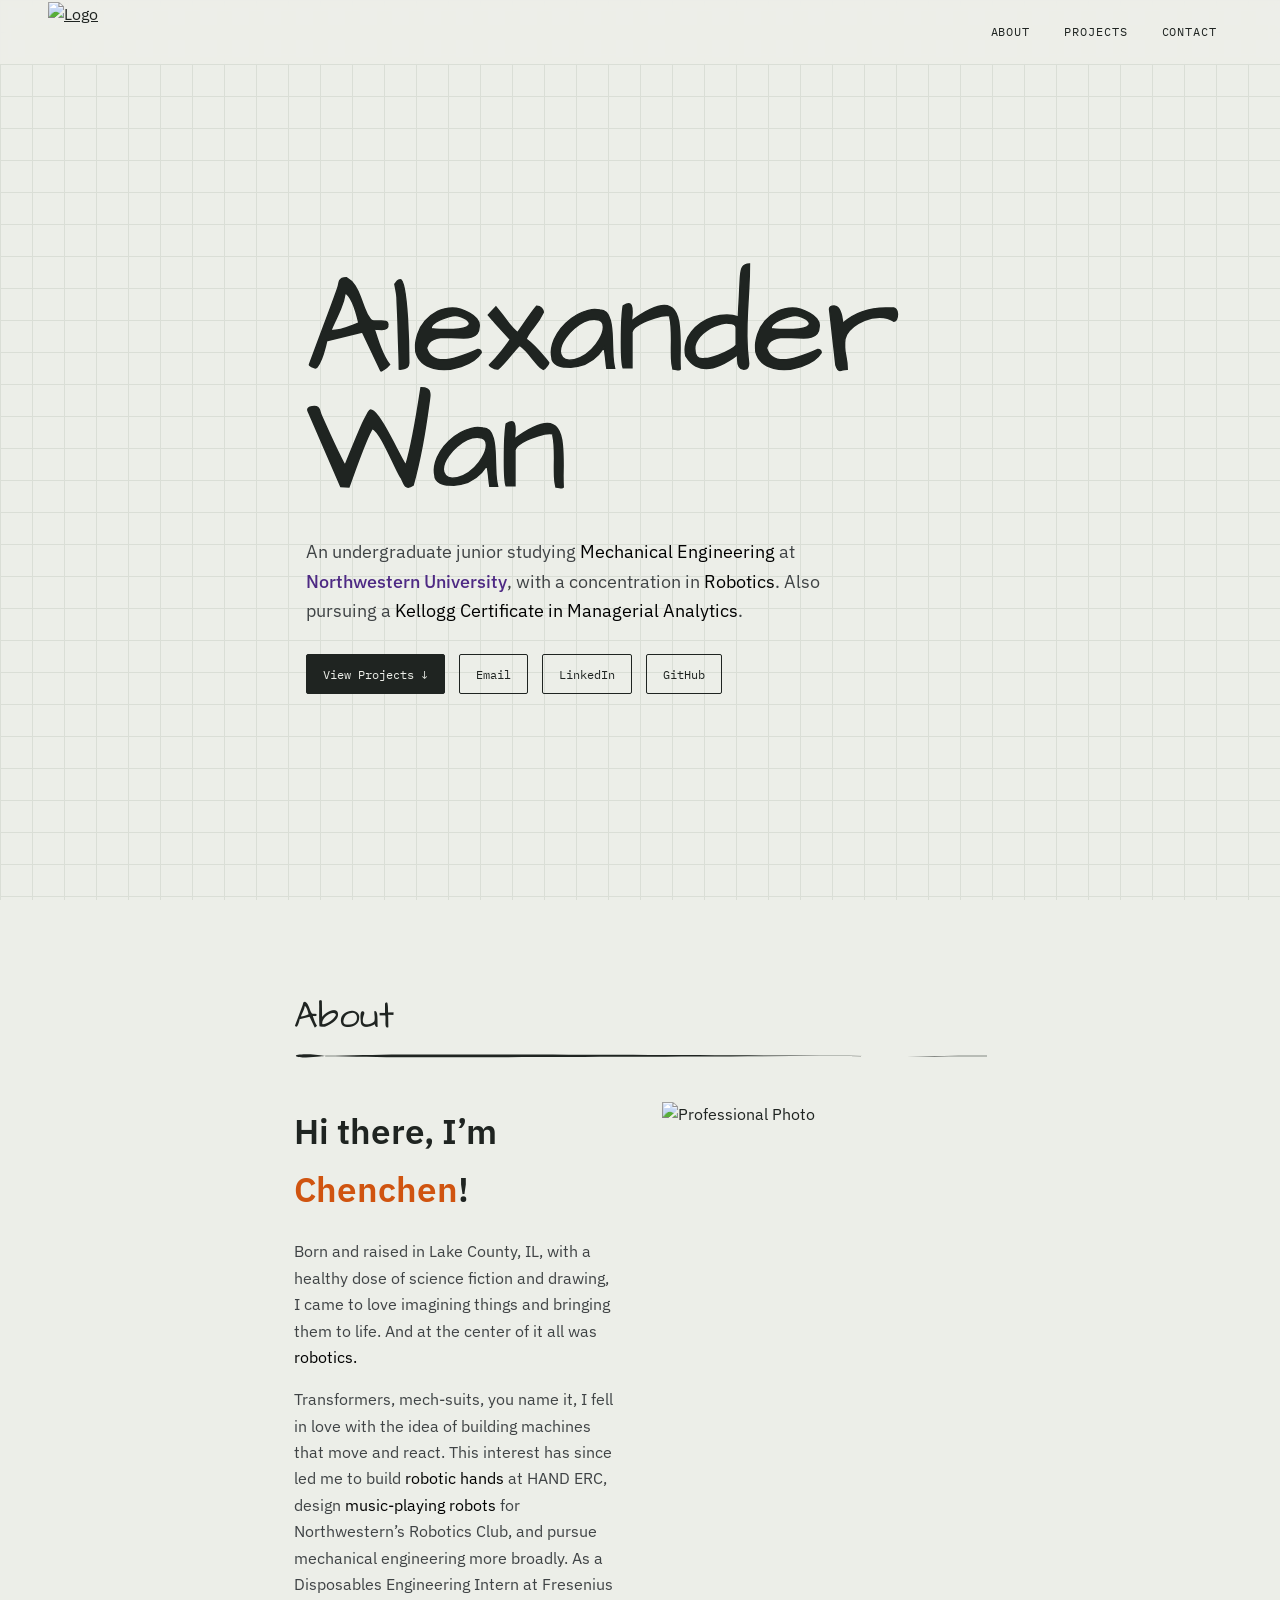
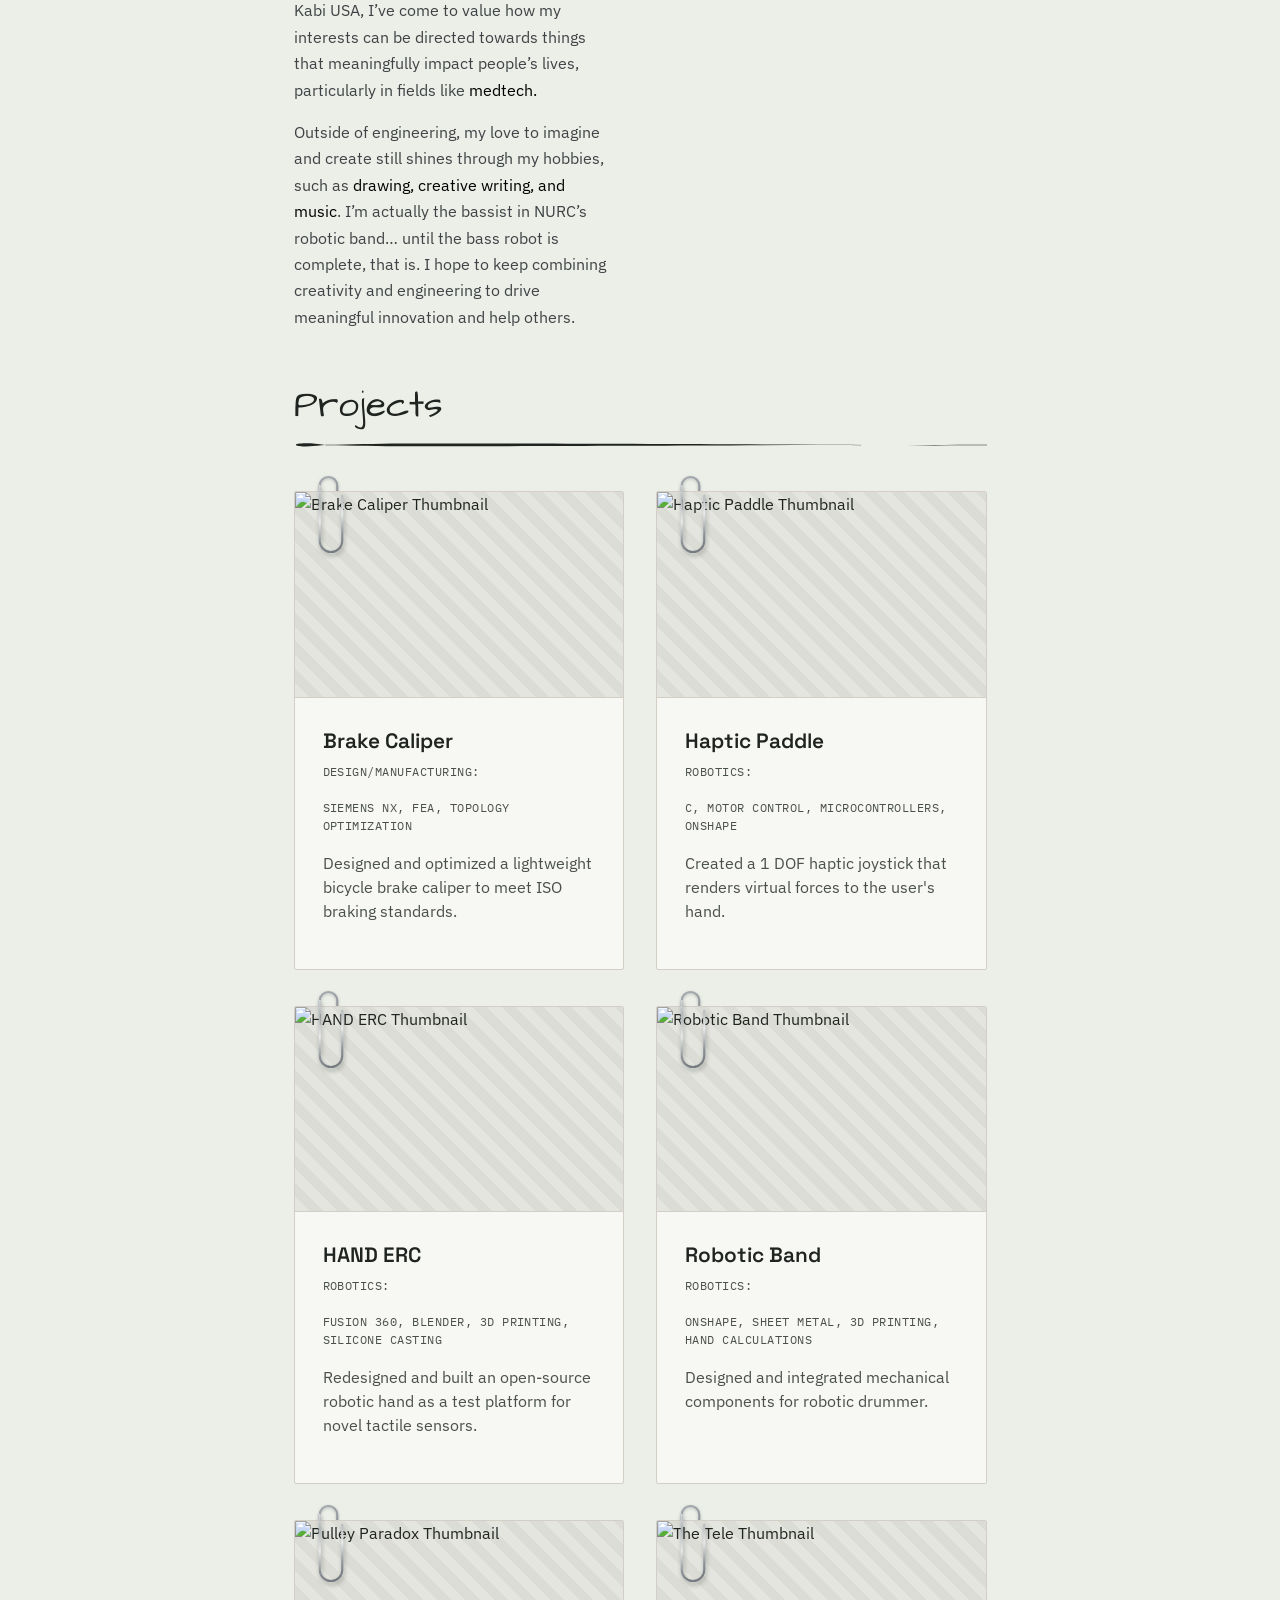
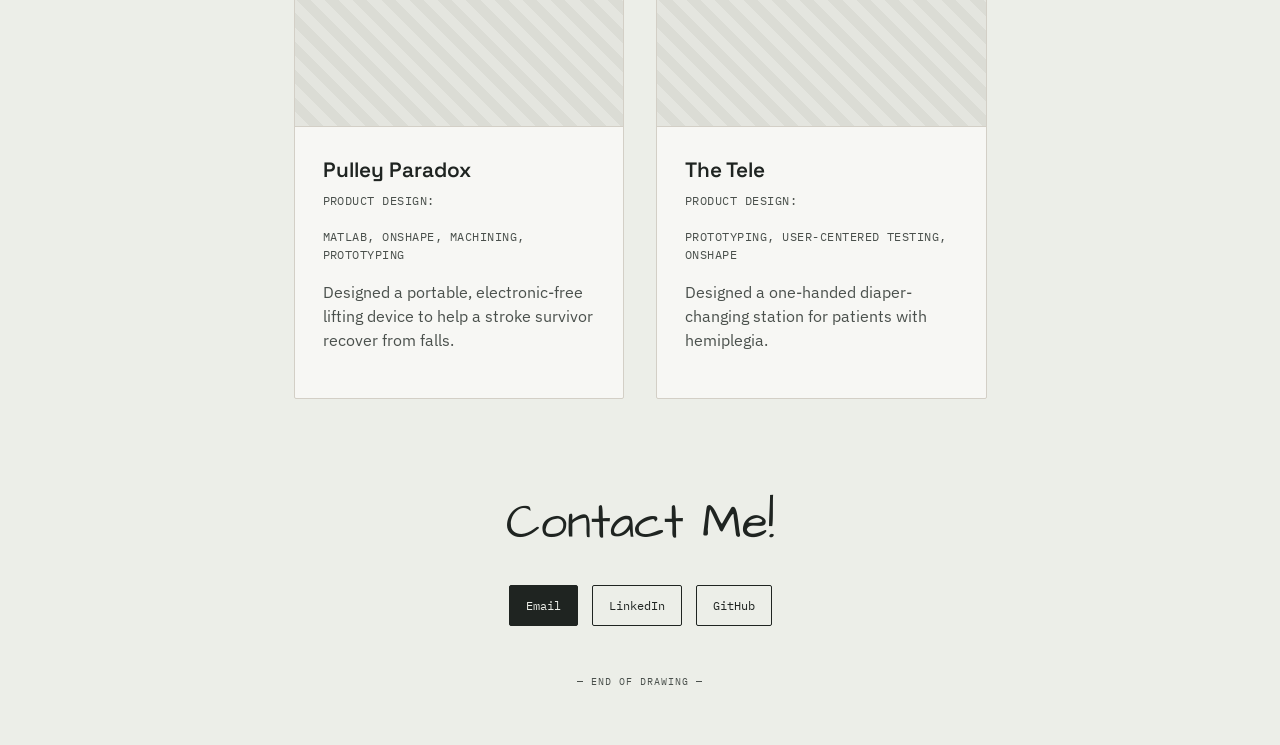
==== index.html @ 83d385cb "PortfolioV1" ====
<!DOCTYPE html>
<html lang="en">
<head>
<meta charset="UTF-8">
<meta name="viewport" content="width=device-width, initial-scale=1.0">
<script>
  // Scroll memory: on reload (or back/forward) return to the exact scroll position the visitor was at,
  // instead of re-jumping to the #hash target. Fresh navigations (e.g. index.html#brake-caliper
  // from a project page) still jump to their target.
  (function() {
    var root = document.documentElement;
    var KEY = 'scrollY:' + location.pathname;
    var navType = '';
    try {
      var entry = performance.getEntriesByType('navigation')[0];
      navType = entry ? entry.type : '';
    } catch (e) {}
    var saved = null;
    if (navType === 'reload' || navType === 'back_forward') {
      try { var v = sessionStorage.getItem(KEY); if (v !== null) saved = parseFloat(v); } catch (e) {}
      if (saved !== null && isNaN(saved)) saved = null;
    }
    var restoring = saved !== null && saved > 0;

    // We handle scroll restoration ourselves so the browser doesn't fight us.
    if ('scrollRestoration' in history) history.scrollRestoration = 'manual';

    // Hero intro: only on a fresh load (no #hash, not restoring a scroll position) and if
    // the visitor hasn't asked for reduced motion.
    if (!location.hash && !restoring && !(window.matchMedia && window.matchMedia('(prefers-reduced-motion: reduce)').matches)) {
      root.classList.add('intro-pending');
    }

    // Start remembering the scroll position only once the initial jump/restore is done,
    // so the temporary top-of-page position never overwrites the saved one.
    var tracking = false, ticking = false;
    function save() { try { sessionStorage.setItem(KEY, String(window.scrollY || window.pageYOffset || 0)); } catch (e) {} }
    function startTracking() {
      tracking = true;
      window.addEventListener('scroll', function() {
        if (ticking) return; ticking = true;
        requestAnimationFrame(function() { ticking = false; save(); });
      }, { passive: true });
      window.addEventListener('pagehide', save);
      document.addEventListener('visibilitychange', function() { if (document.visibilityState === 'hidden') save(); });
    }

    var h = location.hash;
    var hasTarget = h && h.length > 1;
    if (!hasTarget && !restoring) {
      window.addEventListener('load', startTracking);
      return;
    }

    // Keep the page invisible until fonts/images have loaded, jump straight to the spot,
    // then fade the page in.
    root.classList.add('hash-pending');   // hides <body> only, so the page background stays visible
    var done = false;
    function reveal() {
      if (done) return; done = true;
      if (restoring) {
        window.scrollTo({ top: saved, left: 0, behavior: 'instant' });
      } else {
        var el = null;
        try { el = document.getElementById(decodeURIComponent(h.slice(1))); } catch (e) {}
        if (el) el.scrollIntoView({ behavior: 'instant', block: 'start' });
      }
      requestAnimationFrame(function() {
        root.classList.remove('hash-pending');   // fades in via the body transition in style.css
        if (!tracking) startTracking();
      });
    }
    window.addEventListener('load', function() {
      if (document.fonts && document.fonts.ready) { document.fonts.ready.then(reveal); } else { reveal(); }
    });
    setTimeout(reveal, 2500); // safety net so the page can never stay invisible
  })();
</script>
<title>Alexander Wan — Mechanical Engineering Portfolio</title>
<link rel="preconnect" href="https://fonts.googleapis.com">
<link rel="preconnect" href="https://fonts.gstatic.com" crossorigin>
<link href="https://fonts.googleapis.com/css2?family=Space+Grotesk:wght@400;500;600;700&family=IBM+Plex+Sans:wght@400;500;600&family=IBM+Plex+Mono:wght@400;500&family=Architects+Daughter&display=swap" rel="stylesheet">
<link rel="stylesheet" href="style.css">
<style>
  /* Softer, warm-gray borders on the project cards (instead of near-black) */
  :root { --card-border: #d3cfc6; }
  .sheet { border-color: var(--card-border); }
  .sheet-media { border-bottom-color: var(--card-border); }

  /* While the page is held back (arriving from a project page, or restoring scroll position),
     show a small spinner instead of an empty grid. It only appears if the wait lasts > 0.3s. */
  html.hash-pending::after {
    content: ""; position: fixed; left: 50%; top: 50%; z-index: 1000;
    width: 30px; height: 30px; margin: -15px 0 0 -15px; border-radius: 50%;
    border: 2px solid rgba(31, 36, 33, 0.15); border-top-color: var(--orange);
    opacity: 0; pointer-events: none;
    animation: loaderIn 0.3s ease 0.3s forwards, loaderSpin 0.8s linear infinite;
  }
  @keyframes loaderIn { to { opacity: 1; } }
  @keyframes loaderSpin { to { transform: rotate(360deg); } }
</style>
</head>
<body id="top">

<header class="hero-anim" style="--y:0px;">
  <nav class="wrap">
    <a href="#top" class="nav-mark">
      <img src="images/Logo-NoBackground.webp" alt="Logo">
    </a>

    <div class="nav-tabs">
      <!-- <a href="#top">Home</a> -->
      <a href="#about">About</a>
      <a href="#projects">Projects</a>
      <a href="#contact">Contact</a>
    </div>
  </nav>
</header>

<!-- ============ HERO ============ -->
<section class="hero">
  <div class="wrap">
    <div class="hero-text">
      <div class="name-wrap hero-anim" style="--d:0.15s;">
        <h1 class="name"><span id="alex-word">Alexander</span><br>Wan</h1>
      </div>
      <p class="hero-bio hero-anim" style="--d:0.4s;">
        An undergraduate junior studying <span class="hl-black">Mechanical Engineering</span> at <span class="hl-purple">Northwestern University</span>, with a concentration in <span class="hl-black">Robotics</span>. Also pursuing a <span class="hl-black">Kellogg Certificate in Managerial Analytics</span>.
      </p>
      <div class="hero-links hero-anim" style="--d:0.65s;">
        <a class="primary" href="#projects">View Projects ↓</a>
        <a href="mailto:chenchenwan2028@u.northwestern.edu">Email</a>
        <a href="https://www.linkedin.com/in/alexander-s-wan/">LinkedIn</a>
        <a href="https://github.com/wan-sichEN">GitHub</a>
      </div>
    </div>

    <div class="hero-photo">
      <img src = "images/ColorfulPortraitNoBackground.png" alt = "Colorful Portrait">
    </div>
  </div>

</section>

<!-- ============ ABOUT ============ -->
<section id="about" class="wrap" style="margin-top: 24px;">
  <div class="sheet-heading">
    <div class="sheet-heading-top">
      <h2>About</h2>
    </div>
    <div class="header-divider">
      <svg viewBox="0 0 1000 13" preserveAspectRatio="none" shape-rendering="geometricPrecision">
        <path d="M45,7 C25,4.5 0,5 3,7.2 C6,9 27,8.6 37,7.6 C41,7.2 43,7.1 45,7 Z" fill="var(--ink)"/>
        <path d="M45,6.85 C85,6.5 115,5.6 155,5.5 C300,5.35 550,6.1 758,6.65 C858,6.9 935,7.0 1000,6.75 L1000,7.25 C935,7.5 858,7.35 758,7.1 C550,7.65 300,8.4 165,8.25 C120,8.2 90,7.5 45,7.15 Z" fill="var(--ink)"/>
      </svg>
    </div>
  </div>
  <div class="about-row">
    <div class="about-text">
      <p class="about-greeting">Hi there, I&rsquo;m <span style="color: var(--orange-fire);">Chenchen</span>!</p>
      <p>Born and raised in Lake County, IL, with a healthy dose of science fiction and drawing, I came to love imagining things and bringing them to life. And at the center of it all was <span class="hl-black">robotics.</span></p>
      <p>Transformers, mech-suits, you name it, I fell in love with the idea of building machines that move and react. This interest has since led me to build <span class="hl-black">robotic hands</span> at HAND ERC, design <span class="hl-black">music-playing robots</span> for Northwestern&rsquo;s Robotics Club, and pursue mechanical engineering more broadly. 
        As a Disposables Engineering Intern at Fresenius Kabi USA, I&rsquo;ve come to value how my interests can be directed towards things that meaningfully impact people&rsquo;s lives, particularly in fields like <span class="hl-black">medtech.</span></p>
      <p>Outside of engineering, my love to imagine and create still shines through my hobbies, such as <span class="hl-black">drawing, creative writing, and music</span>. I&rsquo;m actually the bassist in NURC&rsquo;s robotic band&hellip; until the bass robot is complete, that is. I hope to keep combining creativity and engineering to drive meaningful innovation and help others.</p>
    </div>
    <div class="about-photo">
      <!-- <span class="placeholder-txt">REPLACE: professional headshot</span> -->
      <img src = "images/Portfolio_Headshot.webp" alt = "Professional Photo">
    </div>
  </div>
</section>

<!-- ============ PROJECTS ============ -->
<section id="projects" class="wrap" style="margin-top: 48px;">
  <div class="sheet-heading">
    <div class="sheet-heading-top">
      <h2>Projects</h2>
    </div>
    <div class="header-divider">
      <svg viewBox="0 0 1000 13" preserveAspectRatio="none" shape-rendering="geometricPrecision">
        <path d="M45,7 C25,4.5 0,5 3,7.2 C6,9 27,8.6 37,7.6 C41,7.2 43,7.1 45,7 Z" fill="var(--ink)"/>
        <path d="M45,6.85 C85,6.5 115,5.6 155,5.5 C300,5.35 550,6.1 758,6.65 C858,6.9 935,7.0 1000,6.75 L1000,7.25 C935,7.5 858,7.35 758,7.1 C550,7.65 300,8.4 165,8.25 C120,8.2 90,7.5 45,7.15 Z" fill="var(--ink)"/>
      </svg>
    </div>
  </div>

  <div class="projects-grid">

  <!-- ---- PROJECT 1: full case study (e.g. Brake Caliper) ---- -->
  <div class="clip-frame" id="brake-caliper">
    <!-- Gem-style paperclip: the "back" copy sits under the card, the "front" copy over it,
         so the clip looks hooked over the top edge of the sheet -->
    <div class="paperclip-wrap paperclip-back" aria-hidden="true">
      <svg viewBox="0 -1 24 66" fill="none" stroke="url(#clipBack1)" stroke-width="1.7" stroke-linecap="round" stroke-linejoin="round">
        <defs>
          <linearGradient id="clipBack1" gradientUnits="userSpaceOnUse" x1="0" y1="0" x2="24" y2="64">
            <stop offset="0%" stop-color="#a9afb4"/>
            <stop offset="50%" stop-color="#7d8388"/>
            <stop offset="100%" stop-color="#5f656a"/>
          </linearGradient>
        </defs>
        <path d="M7 22V50A5 5 0 0 0 17 50V10A7 7 0 0 0 3 10V54A9 9 0 0 0 21 54V18"/>
      </svg>
    </div>
    <div class="paperclip-wrap paperclip-front" aria-hidden="true">
      <svg viewBox="0 -1 24 66" fill="none" stroke="url(#clipShine1)" stroke-width="1.7" stroke-linecap="round" stroke-linejoin="round">
        <defs>
          <linearGradient id="clipShine1" gradientUnits="userSpaceOnUse" x1="0" y1="0" x2="24" y2="64">
            <stop offset="0%" stop-color="#f2f4f5"/>
            <stop offset="32%" stop-color="#aeb4b9"/>
            <stop offset="55%" stop-color="#e8eaeb"/>
            <stop offset="78%" stop-color="#8a9095"/>
            <stop offset="100%" stop-color="#6b7176"/>
          </linearGradient>
        </defs>
        <path d="M3 10V54A9 9 0 0 0 21 54V18"/>
      </svg>
    </div>
  <article class="sheet">
    <a class="sheet-media" href="brake-caliper-project.html">
      <div class="media-inner">
        <img src="images/BrakeCalipers/Brakes_On_Bike.webp" alt="Brake Caliper Thumbnail" style="object-position:50% 50%;">
      </div>
    </a>
    <div class="sheet-body">
      <div class="sheet-top-row">
        <h3>Brake Caliper</h3>
      </div>
      <div class="sheet-meta">
        <span>Design/Manufacturing:</span>
        <span>Siemens NX, FEA, Topology Optimization</span>
        <!-- <span>Fall 2025</span> -->
      </div>
      <p class="desc">
        <!-- REPLACE: 2-4 sentences — the problem you were solving, your design
             approach, and the headline result (e.g. clamp force achieved,
             weight reduction, factor of safety). -->
        Designed and optimized a lightweight bicycle brake caliper to meet ISO braking standards.
      <!-- </p>
      <div class="spec-grid">
        <div class="spec-cell"><span class="label">Material</span><span class="val">6061-T6 Al</span></div>
        <div class="spec-cell"><span class="label">Clamp Force</span><span class="val">TBD N</span></div>
        <div class="spec-cell"><span class="label">FOS</span><span class="val">TBD</span></div>
        <div class="spec-cell"><span class="label">Mass</span><span class="val">TBD g</span></div>
      </div>
      <a class="sheet-link" href="brake-caliper-project.html">Read full report →</a> -->
    </div>
  </article>
  </div>

  <!-- ---- PROJECT 2: quick-look, no writeup yet (Haptic Paddle) ---- -->
  <div class="clip-frame" id="haptic-paddle">
    <!-- Gem-style paperclip: the "back" copy sits under the card, the "front" copy over it,
         so the clip looks hooked over the top edge of the sheet -->
    <div class="paperclip-wrap paperclip-back" aria-hidden="true">
      <svg viewBox="0 -1 24 66" fill="none" stroke="url(#clipBack2)" stroke-width="1.7" stroke-linecap="round" stroke-linejoin="round">
        <defs>
          <linearGradient id="clipBack2" gradientUnits="userSpaceOnUse" x1="0" y1="0" x2="24" y2="64">
            <stop offset="0%" stop-color="#a9afb4"/>
            <stop offset="50%" stop-color="#7d8388"/>
            <stop offset="100%" stop-color="#5f656a"/>
          </linearGradient>
        </defs>
        <path d="M7 22V50A5 5 0 0 0 17 50V10A7 7 0 0 0 3 10V54A9 9 0 0 0 21 54V18"/>
      </svg>
    </div>
    <div class="paperclip-wrap paperclip-front" aria-hidden="true">
      <svg viewBox="0 -1 24 66" fill="none" stroke="url(#clipShine2)" stroke-width="1.7" stroke-linecap="round" stroke-linejoin="round">
        <defs>
          <linearGradient id="clipShine2" gradientUnits="userSpaceOnUse" x1="0" y1="0" x2="24" y2="64">
            <stop offset="0%" stop-color="#f2f4f5"/>
            <stop offset="32%" stop-color="#aeb4b9"/>
            <stop offset="55%" stop-color="#e8eaeb"/>
            <stop offset="78%" stop-color="#8a9095"/>
            <stop offset="100%" stop-color="#6b7176"/>
          </linearGradient>
        </defs>
        <path d="M3 10V54A9 9 0 0 0 21 54V18"/>
      </svg>
    </div>
  <article class="sheet">
    <a class="sheet-media" href="haptic-paddle-project.html">
      <div class="media-inner">
        <img src="images/HapticPaddle/Haptic_Paddle_Thumbnail.webp" alt="Haptic Paddle Thumbnail" style="object-position:50% 45%;">
      </div>
    </a>
    <div class="sheet-body">
      <div class="sheet-top-row">
        <h3>Haptic Paddle</h3>
      </div>
      <div class="sheet-meta">
        <span>Robotics:</span>
        <span>C, Motor Control, Microcontrollers, Onshape</span>
        <!-- <span>Term</span> -->
      </div>
      <p class="desc">
        <!-- REPLACE: 2-3 sentences is enough for a "quick-look" project —
             what it is, your role, what it does. No full report needed. -->
        Created a 1 DOF haptic joystick that renders virtual forces
        to the user's hand.
      <!-- </p>
      <a class="sheet-link" href="#">View gallery →</a> -->
    </div>
  </article>
  </div>

  <!-- ---- PROJECT 3: full case study (HAND ERC) ---- -->
  <div class="clip-frame" id="hand-erc">
    <!-- Gem-style paperclip: the "back" copy sits under the card, the "front" copy over it,
         so the clip looks hooked over the top edge of the sheet -->
    <div class="paperclip-wrap paperclip-back" aria-hidden="true">
      <svg viewBox="0 -1 24 66" fill="none" stroke="url(#clipBack3)" stroke-width="1.7" stroke-linecap="round" stroke-linejoin="round">
        <defs>
          <linearGradient id="clipBack3" gradientUnits="userSpaceOnUse" x1="0" y1="0" x2="24" y2="64">
            <stop offset="0%" stop-color="#a9afb4"/>
            <stop offset="50%" stop-color="#7d8388"/>
            <stop offset="100%" stop-color="#5f656a"/>
          </linearGradient>
        </defs>
        <path d="M7 22V50A5 5 0 0 0 17 50V10A7 7 0 0 0 3 10V54A9 9 0 0 0 21 54V18"/>
      </svg>
    </div>
    <div class="paperclip-wrap paperclip-front" aria-hidden="true">
      <svg viewBox="0 -1 24 66" fill="none" stroke="url(#clipShine3)" stroke-width="1.7" stroke-linecap="round" stroke-linejoin="round">
        <defs>
          <linearGradient id="clipShine3" gradientUnits="userSpaceOnUse" x1="0" y1="0" x2="24" y2="64">
            <stop offset="0%" stop-color="#f2f4f5"/>
            <stop offset="32%" stop-color="#aeb4b9"/>
            <stop offset="55%" stop-color="#e8eaeb"/>
            <stop offset="78%" stop-color="#8a9095"/>
            <stop offset="100%" stop-color="#6b7176"/>
          </linearGradient>
        </defs>
        <path d="M3 10V54A9 9 0 0 0 21 54V18"/>
      </svg>
    </div>
  <article class="sheet">
    <a class="sheet-media" href="hand-erc-project.html">
      <div class="media-inner">
        <img src="images/HANDERC/RedesignedNanoHand.webp" alt="HAND ERC Thumbnail" style="object-position:50% 40%;">
      </div>
    </a>
    <div class="sheet-body">
      <div class="sheet-top-row">
        <h3>HAND ERC</h3>
      </div>
      <div class="sheet-meta">
        <span>Robotics:</span>
        <span>Fusion 360, Blender, 3D Printing, Silicone Casting</span>
        <!-- <span>Term</span> -->
      </div>
      <p class="desc">
        <!-- REPLACE: 2-3 sentences is enough for a "quick-look" project —
             what it is, your role, what it does. No full report needed. -->
        Redesigned and built an open-source robotic hand as a test platform for novel
        tactile sensors.
      <!-- </p>
      <a class="sheet-link" href="#">View gallery →</a> -->
    </div>
  </article>
  </div>

  <!-- ---- PROJECT 4: full case study (Robotic Band) ---- -->
  <div class="clip-frame" id="robotic-band">
    <!-- Gem-style paperclip: the "back" copy sits under the card, the "front" copy over it,
         so the clip looks hooked over the top edge of the sheet -->
    <div class="paperclip-wrap paperclip-back" aria-hidden="true">
      <svg viewBox="0 -1 24 66" fill="none" stroke="url(#clipBack4)" stroke-width="1.7" stroke-linecap="round" stroke-linejoin="round">
        <defs>
          <linearGradient id="clipBack4" gradientUnits="userSpaceOnUse" x1="0" y1="0" x2="24" y2="64">
            <stop offset="0%" stop-color="#a9afb4"/>
            <stop offset="50%" stop-color="#7d8388"/>
            <stop offset="100%" stop-color="#5f656a"/>
          </linearGradient>
        </defs>
        <path d="M7 22V50A5 5 0 0 0 17 50V10A7 7 0 0 0 3 10V54A9 9 0 0 0 21 54V18"/>
      </svg>
    </div>
    <div class="paperclip-wrap paperclip-front" aria-hidden="true">
      <svg viewBox="0 -1 24 66" fill="none" stroke="url(#clipShine4)" stroke-width="1.7" stroke-linecap="round" stroke-linejoin="round">
        <defs>
          <linearGradient id="clipShine4" gradientUnits="userSpaceOnUse" x1="0" y1="0" x2="24" y2="64">
            <stop offset="0%" stop-color="#f2f4f5"/>
            <stop offset="32%" stop-color="#aeb4b9"/>
            <stop offset="55%" stop-color="#e8eaeb"/>
            <stop offset="78%" stop-color="#8a9095"/>
            <stop offset="100%" stop-color="#6b7176"/>
          </linearGradient>
        </defs>
        <path d="M3 10V54A9 9 0 0 0 21 54V18"/>
      </svg>
    </div>
  <article class="sheet">
    <a class="sheet-media" href="robotic-band-project.html">
      <div class="media-inner">
        <img src="images/RoboticBand/drum-robot.webp" alt="Robotic Band Thumbnail" style="object-position:50% 35%;">
      </div>
    </a>
    <div class="sheet-body">
      <div class="sheet-top-row">
        <h3>Robotic Band</h3>
      </div>
      <div class="sheet-meta">
        <span>Robotics:</span>
        <span>Onshape, Sheet Metal, 3D Printing, Hand Calculations</span>
        <!-- <span>Term</span> -->
      </div>
      <p class="desc">
        <!-- REPLACE: 2-3 sentences is enough for a "quick-look" project —
             what it is, your role, what it does. No full report needed. -->
        Designed and integrated mechanical components for robotic drummer.
      <!-- </p>
      <a class="sheet-link" href="#">View gallery →</a> -->
    </div>
  </article>
  </div>

  <!-- ---- PROJECT 5: full case study (Pulley Paradox) ---- -->
  <div class="clip-frame" id="pulley-paradox">
    <!-- Gem-style paperclip: the "back" copy sits under the card, the "front" copy over it,
         so the clip looks hooked over the top edge of the sheet -->
    <div class="paperclip-wrap paperclip-back" aria-hidden="true">
      <svg viewBox="0 -1 24 66" fill="none" stroke="url(#clipBack5)" stroke-width="1.7" stroke-linecap="round" stroke-linejoin="round">
        <defs>
          <linearGradient id="clipBack5" gradientUnits="userSpaceOnUse" x1="0" y1="0" x2="24" y2="64">
            <stop offset="0%" stop-color="#a9afb4"/>
            <stop offset="50%" stop-color="#7d8388"/>
            <stop offset="100%" stop-color="#5f656a"/>
          </linearGradient>
        </defs>
        <path d="M7 22V50A5 5 0 0 0 17 50V10A7 7 0 0 0 3 10V54A9 9 0 0 0 21 54V18"/>
      </svg>
    </div>
    <div class="paperclip-wrap paperclip-front" aria-hidden="true">
      <svg viewBox="0 -1 24 66" fill="none" stroke="url(#clipShine5)" stroke-width="1.7" stroke-linecap="round" stroke-linejoin="round">
        <defs>
          <linearGradient id="clipShine5" gradientUnits="userSpaceOnUse" x1="0" y1="0" x2="24" y2="64">
            <stop offset="0%" stop-color="#f2f4f5"/>
            <stop offset="32%" stop-color="#aeb4b9"/>
            <stop offset="55%" stop-color="#e8eaeb"/>
            <stop offset="78%" stop-color="#8a9095"/>
            <stop offset="100%" stop-color="#6b7176"/>
          </linearGradient>
        </defs>
        <path d="M3 10V54A9 9 0 0 0 21 54V18"/>
      </svg>
    </div>
  <article class="sheet">
    <a class="sheet-media" href="pulley-paradox-project.html">
      <div class="media-inner">
        <img src="images/DTC2/PulleyParadox.webp" alt="Pulley Paradox Thumbnail" style="object-position:50% 55%;">
      </div>
    </a>
    <div class="sheet-body">
      <div class="sheet-top-row">
        <h3>Pulley Paradox</h3>
      </div>
      <div class="sheet-meta">
        <span>Product Design:</span>
        <span>MATLAB, Onshape, Machining, Prototyping</span>
        <!-- <span>Term</span> -->
      </div>
      <p class="desc">
        <!-- REPLACE: 2-3 sentences is enough for a "quick-look" project —
             what it is, your role, what it does. No full report needed. -->
        Designed a portable, electronic-free lifting device to help a stroke survivor recover from falls.
      <!-- </p>
      <a class="sheet-link" href="#">View gallery →</a> -->
    </div>
  </article>
  </div>

  <!-- ---- PROJECT 6: full case study (DTC project) ---- -->
  <div class="clip-frame" id="the-tele">
    <!-- Gem-style paperclip: the "back" copy sits under the card, the "front" copy over it,
         so the clip looks hooked over the top edge of the sheet -->
    <div class="paperclip-wrap paperclip-back" aria-hidden="true">
      <svg viewBox="0 -1 24 66" fill="none" stroke="url(#clipBack6)" stroke-width="1.7" stroke-linecap="round" stroke-linejoin="round">
        <defs>
          <linearGradient id="clipBack6" gradientUnits="userSpaceOnUse" x1="0" y1="0" x2="24" y2="64">
            <stop offset="0%" stop-color="#a9afb4"/>
            <stop offset="50%" stop-color="#7d8388"/>
            <stop offset="100%" stop-color="#5f656a"/>
          </linearGradient>
        </defs>
        <path d="M7 22V50A5 5 0 0 0 17 50V10A7 7 0 0 0 3 10V54A9 9 0 0 0 21 54V18"/>
      </svg>
    </div>
    <div class="paperclip-wrap paperclip-front" aria-hidden="true">
      <svg viewBox="0 -1 24 66" fill="none" stroke="url(#clipShine6)" stroke-width="1.7" stroke-linecap="round" stroke-linejoin="round">
        <defs>
          <linearGradient id="clipShine6" gradientUnits="userSpaceOnUse" x1="0" y1="0" x2="24" y2="64">
            <stop offset="0%" stop-color="#f2f4f5"/>
            <stop offset="32%" stop-color="#aeb4b9"/>
            <stop offset="55%" stop-color="#e8eaeb"/>
            <stop offset="78%" stop-color="#8a9095"/>
            <stop offset="100%" stop-color="#6b7176"/>
          </linearGradient>
        </defs>
        <path d="M3 10V54A9 9 0 0 0 21 54V18"/>
      </svg>
    </div>
  <article class="sheet">
    <a class="sheet-media" href="dtc-project.html">
      <div class="media-inner">
        <img src = "images/DTC1/The_Tele.webp" alt = "The Tele Thumbnail">
      </div>
    </a>
    <div class="sheet-body">
      <div class="sheet-top-row">
        <h3>The Tele</h3>
      </div>
      <div class="sheet-meta">
        <span>Product Design:</span>
        <span>Prototyping, User-centered testing, Onshape</span>
        <!-- <span>Northwestern University</span> -->
      </div>
      <p class="desc">
        Designed a one-handed diaper-changing station for patients with hemiplegia.
      <!-- </p>
      <div class="spec-grid">
        <div class="spec-cell"><span class="label">Role</span><span class="val">Mechanism Lead</span></div>
        <div class="spec-cell"><span class="label">Team Size</span><span class="val">4</span></div>
        <div class="spec-cell"><span class="label">Client</span><span class="val">Ascension Alexian</span></div>
      </div>
      <a class="sheet-link" href="dtc-project.html">Read full report →</a> -->
    </div>
  </article>
  </div>

  </div>
</section>

<!-- ============ CONTACT / FOOTER ============ -->
<footer id="contact">
  <div class="wrap contact-wrap">
    <h2>Contact Me!</h2>
    <div class="hero-links" style="margin-top:26px;">
      <a class="primary" href="mailto:chenchenwan2028@u.northwestern.edu">Email</a>
      <a href="https://www.linkedin.com/in/alexander-s-wan/">LinkedIn</a>
      <a href="https://github.com/wan-sichEN">GitHub</a>
    </div>
    <div class="end-of-drawing" style="margin-top:48px;">— END OF DRAWING —</div>
  </div>
</footer>

<script>
  function syncContentWidth() {
    var textEl = document.querySelector('.hero .hero-text');
    var photoEl = document.querySelector('.hero .hero-photo img') || document.querySelector('.hero .hero-photo');
    if (!textEl || !photoEl) return;
    var tRect = textEl.getBoundingClientRect();
    var pRect = photoEl.getBoundingClientRect();
    var left = Math.min(tRect.left, pRect.left);
    var right = Math.max(tRect.right, pRect.right);
    var span = right - left;
    if (span > 0) {
      var withPadding = Math.round(span) + 96; // match hero .wrap's 48px side padding
      document.documentElement.style.setProperty('--content-width', withPadding + 'px');
    }
  }
  window.addEventListener('load', syncContentWidth);
  // Enable smooth scrolling only after load, so links like index.html#projects land instantly
  window.addEventListener('load', function() {
    requestAnimationFrame(function() { document.documentElement.classList.add('smooth-scroll'); });
  });
  window.addEventListener('resize', syncContentWidth);
  if (document.fonts && document.fonts.ready) {
    document.fonts.ready.then(syncContentWidth);
  }
</script>
<script>
// Hero intro: text fades in while the portrait is "drawn" in with a marker-style scribble mask.
// (Pure SVG + Web Animations API, no library needed, and it works on the existing PNG.)
(function() {
  var root = document.documentElement;
  if (!root.classList.contains('intro-pending')) return;

  var photo = document.querySelector('.hero-photo');
  var img = photo && photo.querySelector('img');
  var finished = false;

  function textIn() { root.classList.add('intro-go'); }   // fades in the nav, name, bio and buttons

  function finish(svg) {
    if (finished) return; finished = true;
    textIn();                                  // no-op if already started
    root.classList.remove('intro-pending');   // reveals the real portrait
    if (svg) requestAnimationFrame(function() { svg.remove(); });
  }

  // 1) the drawing starts first; the text follows shortly after (see draw()).
  //    Fallback: if the portrait is slow to load, don't keep the text waiting.
  setTimeout(textIn, 1500);

  // 2) draw the portrait
  if (!img || !('animate' in Element.prototype)) { finish(); return; }
  setTimeout(function() { finish(); }, 6000);   // safety net

  function draw() {
    var W = img.naturalWidth, H = img.naturalHeight;
    if (!W || !H) { finish(); return; }

    var pr = photo.getBoundingClientRect(), ir = img.getBoundingClientRect();
    var NS = 'http://www.w3.org/2000/svg';
    var svg = document.createElementNS(NS, 'svg');
    svg.setAttribute('viewBox', '0 0 ' + W + ' ' + H);
    svg.setAttribute('class', 'portrait-draw');
    svg.style.cssText = 'position:absolute;pointer-events:none;' +
      'left:' + (ir.left - pr.left) + 'px;top:' + (ir.top - pr.top) + 'px;' +
      'width:' + ir.width + 'px;height:' + ir.height + 'px;' +
      'filter:drop-shadow(0 18px 24px rgba(31,36,33,0.18));';

    // zig-zag marker path that sweeps back and forth over the whole portrait
    var rows = 10, step = H / rows, sw = step * 1.9, m = sw / 2, dy = step * 0.8;
    var d = 'M' + (-m) + ',' + (-sw * 0.25), y = -sw * 0.25, toRight = true;
    while (y < H + sw * 0.25) {
      y += dy;
      d += ' L' + (toRight ? W + m : -m) + ',' + y;
      toRight = !toRight;
    }

    svg.innerHTML =
      '<defs><mask id="portraitMask" maskUnits="userSpaceOnUse" x="0" y="0" width="' + W + '" height="' + H + '">' +
        '<path d="' + d + '" fill="none" stroke="#fff" stroke-width="' + sw + '" stroke-linecap="round" stroke-linejoin="round"/>' +
      '</mask></defs>' +
      '<image href="' + img.currentSrc + '" width="' + W + '" height="' + H + '" mask="url(#portraitMask)"/>';
    photo.appendChild(svg);

    var path = svg.querySelector('path');
    var len = path.getTotalLength();
    path.style.strokeDasharray = len;
    path.style.strokeDashoffset = len;

    var anim = path.animate(
      [{ strokeDashoffset: len }, { strokeDashoffset: 0 }],
      { duration: 1500, easing: 'cubic-bezier(0.45, 0.05, 0.35, 1)', fill: 'forwards' }
    );
    anim.onfinish = function() { finish(svg); };
    setTimeout(textIn, 450);   // text starts fading in once the drawing is underway
  }

  if (img.complete && img.naturalWidth) draw();
  else { img.addEventListener('load', draw); img.addEventListener('error', function() { finish(); }); }
})();
</script>
</body>
</html>
---- style.css ----
:root {
    --paper: #eceee8;
    --paper-line: #daded6;
    --black: #000000;
    --ink: #1F2421;
    --ink-soft: #4A504C;
    --ink-medium: #3f4345;
    --blue: #3D5A73;
    --orange: #d56c33;
    --orange-fire: #d05410;
    --stamp-green: #4B6B47;
    --card-bg: #F7F7F4;
    --radius: 2px;
  }

  * { box-sizing: border-box; margin: 0; padding: 0; }

  /* Smooth scrolling is only switched on after page load (see index.html script),
     so arriving via index.html#projects jumps straight there instead of animating from the top. */
  html.smooth-scroll { scroll-behavior: smooth; }

  body {
    background: var(--paper);
    color: var(--ink);
    font-family: 'IBM Plex Sans', sans-serif;
    line-height: 1.5;
    background-image:
      linear-gradient(var(--paper-line) 1px, transparent 1px),
      linear-gradient(90deg, var(--paper-line) 1px, transparent 1px);
    background-size: 32px 32px;
    background-attachment: fixed;
  }

  @media (prefers-reduced-motion: reduce) {
    * { animation: none !important; transition: none !important; }
  }

  a { color: inherit; }

  .label {
    font-family: 'IBM Plex Mono', monospace;
    font-size: 0.7rem;
    letter-spacing: 0.12em;
    text-transform: uppercase;
    color: var(--ink-soft);
  }

  .wrap {
    max-width: var(--content-width, 1200px);
    margin: 0 auto;
    padding: 0 48px;
  }

  .figure-link {
    color: var(--orange);
    text-decoration-color: var(--orange);
    font-weight: 500;
    text-decoration: underline;
    cursor: pointer;
  }

  /* ---------- NAV ---------- */
  header {
    position: sticky;
    top: 0;
    z-index: 50;
    background: rgba(237, 238, 233, 0.92);
    backdrop-filter: blur(6px);
    border-bottom: 1px solid var(--paper-line);
  }
  nav.wrap {
    max-width: 1700px;
    display: flex;
    align-items: center;
    justify-content: space-between;
    height: 64px;
  }
  .nav-mark {
    display: flex;
    align-items: center;
  }
  .nav-mark img {
    height: 60px;
    width: auto;
    display: block;
  }
  .nav-tabs { display: flex; gap: 4px; }
  .nav-tabs a {
    font-family: 'IBM Plex Mono', monospace;
    font-size: 0.72rem;
    letter-spacing: 0.08em;
    text-transform: uppercase;
    text-decoration: none;
    padding: 8px 14px;
    border: 1px solid transparent;
    border-radius: var(--radius);
  }
  .nav-tabs a:hover, .nav-tabs a:focus-visible {
    border-color: var(--paper-line);
    background: var(--card-bg);
    outline: none;
  }

  /* ---------- HERO ---------- */
  .hero {
    position: relative;
    min-height: 100vh;
    display: flex;
    align-items: center;
    padding: 5px 0 0px;
  }
  .hero .wrap {
    max-width: 1200px;
    display: flex;
    justify-content: center;
    align-items: center;
    gap: 56px;
    padding-left: 48px;
    padding-right: 48px;
    transform: translateY(-40px);
  }
  .hero-text {  
    flex: 0 0 auto;
    width: 520px;
    max-width: none;
    position: relative;
    left: +20px;
    transform: translateY(5px);
  }
  .hero-photo {
    position: relative;
    display: flex;
    align-items: center;
    justify-content: center;
    flex: 0 0 auto;
    min-height: 420px;
    transform: translateX(5px);
  }
  .hero-photo img {
    max-width: 100%;
    max-height: 95vh;
    flex-shrink: 0;
    width: auto;
    height: auto;
    object-fit: contain;
    display: block;
    filter: drop-shadow(0 18px 24px rgba(31,36,33,0.18));
  }
  .hero-photo .placeholder-txt {
    font-family: 'IBM Plex Mono', monospace;
    font-size: 0.75rem;
    color: var(--ink-soft);
    background: rgba(247,247,244,0.85);
    padding: 6px 12px;
    border: 1px dashed var(--ink-soft);
    text-align: center;
  }
  .hero-photo .title-block {
    position: absolute;
    bottom: 0;
    left: 0;
    width: 220px;
  }
  h1.name {
    font-family: 'Architects Daughter', cursive;
    font-weight: 400;
    -webkit-text-stroke: 1.5px currentColor;
    font-size: clamp(3.8rem, 10.5vw, 8.4rem);
    line-height: 0.88;
    letter-spacing: 0;
  }
  .name-wrap { position: relative; display: inline-block; }
  .chenchen-inline {
    display: inline-block;
    color: var(--orange);
    font-size: 0.62em;
  }
  .hero-role {
    font-family: 'IBM Plex Mono', monospace;
    font-size: 1rem;
    color: var(--blue);
    margin-top: 14px;
  }
  .hero-desc {
    max-width: 46ch;
    margin-top: 20px;
    color: var(--ink-soft);
    font-size: 1rem;
  }
  .hero-bio {
    max-width: 50ch;
    margin-top: 30px;
    color: var(--ink-medium);
    font-size: 1.15rem;
    font-weight: 400;
    line-height: 1.6;
  }
  .hl-black { color: var(--black); font-weight: 400; }
  .hl-blackBold { color: var(--black); font-weight: 500; }
  .hl-purple { color: #4E2A84; font-weight: 500; }
  .hero-links { margin-top: 28px; display: flex; gap: 14px; flex-wrap: nowrap; align-items: center;}
  .hero-links a {
    font-family: 'IBM Plex Mono', monospace;
    font-size: 0.78rem;
    text-decoration: none;
    border: 1px solid var(--ink);
    padding: 10px 16px;
    border-radius: var(--radius);
    display: inline-block;
    align-items: center;
    flex: 0 0 auto;
    width: fit-content;
  }
  .hero-links a.primary { background: var(--ink); color: var(--paper); }
  .hero-links a:hover { background: var(--orange); border-color: var(--orange); color: #fff; }

  /* title block — real engineering drawing convention */
  .title-block {
    border: 1.5px solid var(--ink);
    background: var(--card-bg);
    font-family: 'IBM Plex Mono', monospace;
    font-size: 0.68rem;
    width: 260px;
  }
  .title-block .tb-row {
    display: grid;
    grid-template-columns: 1fr 1fr;
    border-top: 1px solid var(--ink);
  }
  .title-block .tb-row:first-child { border-top: none; }
  .title-block .tb-cell {
    padding: 7px 10px;
    border-left: 1px solid var(--ink);
  }
  .title-block .tb-cell:first-child { border-left: none; }
  .title-block .tb-cell b { display: block; color: var(--ink-soft); font-size: 0.6rem; letter-spacing: 0.06em; text-transform: uppercase; }
  .title-block .tb-title {
    padding: 9px 10px; border-top: 1px solid var(--ink);
    font-weight: 600; letter-spacing: 0.04em;
  }

  @media (max-width: 720px) {
    .hero .wrap { flex-direction: column; align-items: center; }
    .hero-text { width: 100%; max-width: 100%; }
    .hero-photo { order: -1; min-height: 280px; }
  }

  /* ---------- SECTION HEADERS ---------- */
  section { padding: 80px 0; scroll-margin-top: 84px; }
  .sheet-heading { margin-bottom: 40px; }
  .sheet-heading-top {
    display: flex; align-items: baseline; gap: 16px;
    padding-bottom: 5px;
  }
  .header-divider { width: 100%; height: 13px; }
  .header-divider svg { width: 100%; height: 100%; display: block; }
  .sheet-heading h2 {
    font-family: 'Architects Daughter', cursive;
    font-size: 2.3rem;
    font-weight: 400;
  }
  .sheet-heading .label { margin-left: auto; }

  /* ---------- PAPERCLIP HOVER DETAIL ---------- */
  .clip-frame { position: relative; isolation: isolate; }
  /* Two copies of each clip: .paperclip-back sits UNDER the card (z-index -1, so the card hides
     the part that is "behind" the paper); .paperclip-front sits OVER it (the part resting on the picture). */
  .paperclip-wrap {
    position: absolute;
    top: -19px;
    left: 22px;
    transform-origin: 50% 23%;   /* pivot near the card edge */
    pointer-events: none;
    transition: transform 0.3s ease, z-index 0s linear 0.15s;
  }
  .paperclip-wrap svg { width: 30px; height: auto; display: block; overflow: visible; }
  .paperclip-back  { z-index: -1; }
  .paperclip-back svg  { filter: drop-shadow(0 1px 1.5px rgba(31,36,33,0.25)); }
  .paperclip-front { z-index: 5; }
  .paperclip-front svg { filter: drop-shadow(1px 3px 2px rgba(31,36,33,0.35)); }
  .clip-frame:hover .paperclip-wrap { transform: translateY(-24px) rotate(-16deg); }
  .clip-frame:hover .paperclip-front { z-index: 3; }  /* tuck under the hover label (z-index 4) */
  .hover-summary {
    position: absolute;
    top: 2px;
    left: 52px;
    z-index: 4;
    background: var(--card-bg);
    border: 1px solid var(--ink);
    border-radius: var(--radius);
    padding: 7px 14px;
    font-family: 'IBM Plex Mono', monospace;
    font-size: 0.7rem;
    color: var(--ink-soft);
    white-space: nowrap;
    opacity: 0;
    transform: translateX(-8px);
    transition: opacity 0.25s ease 0.08s, transform 0.25s ease 0.08s;
    pointer-events: none;
  }
  .clip-frame:hover .hover-summary {
    opacity: 1;
    transform: translateX(0);
  }
  @media (max-width: 720px) {
    .hover-summary { display: none; }
  }

  /* ---------- PROJECT FULL REPORT ---------- */
  .projects-grid .clip-frame { scroll-margin-top: 110px; }
  #dtc-report { scroll-margin-top: 84px; padding-top: 60px; padding-bottom: 100px;}
  .report-header {
    display: flex;
    gap: 48px;
    align-items: stretch;
    margin-bottom: 56px;
  }
  .report-header-text {
    flex: 1 1 auto;
    min-width: 0;
    display: flex;
    flex-direction: column;
    justify-content: space-between;
  }
  .report-title {
    font-family: 'Architects Daughter', cursive;
    font-weight: 400;
    -webkit-text-stroke: 1.5px currentColor;
    font-size: clamp(2.8rem, 7.5vw, 6.4rem);
    line-height: 0.95;
    letter-spacing: 0;
  }
  .report-subtitle {
    color: var(--ink-medium);
    font-size: 1.15rem;
    max-width: 46ch;
    margin-top: 20px;
  }
  .report-header .sheet-meta {
    font-size: 0.95rem;
    margin-bottom: 0;
  }
  .report-header-photo {
    flex: 0 0 auto;
    width: 700px;
    aspect-ratio: 4/3;
    /* border: 1px solid var(--ink);
    border-radius: var(--radius);
    background:
      repeating-linear-gradient(45deg, #E4E5DF, #E4E5DF 10px, #DBDCD5 10px, #DBDCD5 20px); */
    display: flex;
    align-items: center;
    justify-content: center;
    overflow: hidden;
  }
  .report-header-photo img {
    width: 100%;
    height: 100%;
    object-fit: contain;
  }
  .report-body {
    max-width: 100%;
    color: var(--ink-medium);
    font-size: 1.15rem;
    line-height: 1.7;
  }
  .report-body p { margin-bottom: 18px; }
  .report-subhead {
    font-family: 'IBM Plex Mono', monospace;
    font-size: 1.15rem;
    letter-spacing: 0.1em;
    text-transform: uppercase;
    color: var(--ink);
    border-bottom: 1px solid var(--paper-line);
    padding-bottom: 10px;
    margin: 40px 0 20px;
  }
  .report-body h3.report-subhead:first-child { margin-top: 0; }
  .report-list {
    list-style: none;
    margin: 0 0 18px;
    padding: 0;
  }
  .report-list li {
    position: relative;
    padding-left: 22px;
    margin-bottom: 8px;
  }
  .report-list li::before {
    content: "—";
    position: absolute;
    left: 0;
    color: var(--orange);
  }
  .report-carousel { margin-top: 20px; }
  .carousel-frame {
    display: flex;
    align-items: center;
    gap: 16px;
  }
  .carousel-slides {
    position: relative;
    flex: 1 1 auto;
    max-width: 720px;
    aspect-ratio: 4/3;
    margin: 0 auto;
    border-radius: var(--radius);
    overflow: hidden;
  }
  .carousel-slide {
    position: absolute;
    inset: 0;
    display: none;
    align-items: center;
    justify-content: center;
    text-align: center;
    padding: 12px;
    background:
      repeating-linear-gradient(45deg, #E4E5DF, #E4E5DF 10px, #DBDCD5 10px, #DBDCD5 20px);
  }
  .carousel-slide.active { display: flex; }
  .carousel-slide img {
    max-width: 100%;
    max-height: 100%;
    object-fit: contain;
    display: block;
  }
  .carousel-btn {
    flex: 0 0 auto;
    width: 42px;
    height: 42px;
    border-radius: 50%;
    border: 1px solid var(--ink);
    background: var(--card-bg);
    font-size: 1.1rem;
    line-height: 1;
    cursor: pointer;
    display: flex;
    align-items: center;
    justify-content: center;
    transition: background 0.2s ease, color 0.2s ease, border-color 0.2s ease;
  }
  .carousel-btn:hover {
    background: var(--orange);
    border-color: var(--orange);
    color: #fff;
  }
  .carousel-caption {
    text-align: center;
    margin-top: 14px;
    font-family: 'IBM Plex Mono', monospace;
    font-size: 0.8rem;
    color: var(--ink-soft);
  }
  .carousel-dots {
    display: flex;
    justify-content: center;
    gap: 9px;
    margin-top: 14px;
  }
  .carousel-dots .dot {
    width: 9px;
    height: 9px;
    border-radius: 50%;
    border: 1px solid var(--ink);
    background: transparent;
    padding: 0;
    cursor: pointer;
    transition: background 0.2s ease, border-color 0.2s ease;
  }
  .carousel-dots .dot.active {
    background: var(--orange);
    border-color: var(--orange);
  }
  @media (max-width: 800px) {
    .report-header { flex-direction: column-reverse; }
    .report-header-photo { width: 100%; }
  }

  /* ---------- ABOUT ---------- */
  .about-row {
    display: flex;
    gap: 48px;
    align-items: flex-start;
  }
  .about-text {
    flex: 1 1 auto;
    min-width: 0;
    color: var(--ink-medium);
    font-size: 1rem;
    line-height: 1.65;
  }
  .about-text p { margin-bottom: 16px; }
  .about-text p:last-child { margin-bottom: 0; }
  .about-greeting {
    font-size: 2.2rem;
    font-weight: 600;
    color: var(--ink);
    margin-bottom: 20px !important;
  }
  .about-photo {
    flex: 0 0 auto;
    width: 325px;
    aspect-ratio: 4/5;
    /* border: 1px solid var(--ink);
    border-radius: var(--radius);
    background:
      repeating-linear-gradient(45deg, #E4E5DF, #E4E5DF 10px, #DBDCD5 10px, #DBDCD5 20px); */
    display: flex;
    align-items: center;
    justify-content: center;
    overflow: hidden;
  }
  .about-photo img {
  width: 100%;
  height: 100%;
  object-fit: contain;
  }
  @media (max-width: 800px) {
    .about-row { flex-direction: column-reverse; }
    .about-photo { width: 100%; aspect-ratio: 16/10; }
  }

  /* ---------- PROJECT SHEETS ---------- */
  .projects-grid {
    display: grid;
    grid-template-columns: 1fr 1fr;
    gap: 36px 32px;
  }
  @media (max-width: 860px) {
    .projects-grid { grid-template-columns: 1fr; }
  }
  .sheet {
    background: var(--card-bg);
    border: 1px solid var(--ink);
    border-radius: var(--radius);
    overflow: hidden;
    height: 100%;
    display: flex;
    flex-direction: column;
  }
  .sheet-media {
    position: relative;
    aspect-ratio: 16/10;
    background:
      repeating-linear-gradient(45deg, #E4E5DF, #E4E5DF 10px, #DBDCD5 10px, #DBDCD5 20px);
    border-bottom: 1px solid var(--ink);
    display: flex; align-items: center; justify-content: center;
    overflow: hidden;
    text-decoration: none;
    color: inherit;
    cursor: pointer;
  }
  .media-inner {
    width: 100%;
    height: 100%;
    display: flex;
    align-items: center;
    justify-content: center;
    transition: transform 0.3s ease;
    transform-origin: center;
  }
  .clip-frame:hover .media-inner {
    transform: scale(1.07);
  }
  .sheet-media img { width: 100%; height: 100%; object-fit: cover; display: block; }
  .sheet-media .placeholder-txt {
    font-family: 'IBM Plex Mono', monospace;
    font-size: 0.75rem;
    color: var(--ink-soft);
    background: rgba(247,247,244,0.85);
    padding: 6px 12px;
    border: 1px dashed var(--ink-soft);
  }

  /* dimension-line hover annotation — signature detail */
  .dim-frame { position: absolute; inset: 14px; pointer-events: none; opacity: 0; transition: opacity 0.35s ease; }
  .sheet-media:hover .dim-frame { opacity: 1; }
  .dim-frame svg { width: 100%; height: 100%; }
  .dim-frame line { stroke: var(--orange); stroke-width: 1; }
  .dim-frame text { font-family: 'IBM Plex Mono', monospace; font-size: 9px; fill: var(--orange); }

  .stamp {
    position: absolute; top: 14px; right: 14px;
    font-family: 'IBM Plex Mono', monospace;
    font-size: 0.62rem;
    letter-spacing: 0.08em;
    text-transform: uppercase;
    padding: 5px 10px;
    border: 2px solid;
    border-radius: 3px;
    transform: rotate(-4deg);
    background: rgba(247,247,244,0.9);
  }
  .stamp.approved { color: var(--stamp-green); border-color: var(--stamp-green); }
  .stamp.preliminary { color: var(--orange); border-color: var(--orange); }

  .sheet-body { padding: 28px 28px 30px; flex: 1; display: flex; flex-direction: column; }
  .sheet-top-row { display: flex; justify-content: space-between; gap: 16px; flex-wrap: wrap; margin-bottom: 6px; }
  .sheet-body h3 {
    font-family: 'Space Grotesk', sans-serif;
    font-size: 1.3rem;
    font-weight: 600;
  }
  .sheet-meta {
    display: flex; gap: 18px; flex-wrap: wrap;
    font-family: 'IBM Plex Mono', monospace;
    font-size: .75rem;
    color: var(--ink-soft);
    margin-bottom: 16px;
    text-transform: uppercase;
    letter-spacing: 0.04em;
  }
  .sheet-body p.desc { color: var(--ink-soft); margin-bottom: 16px; max-width: 68ch; }

  .spec-grid {
    display: grid;
    grid-template-columns: repeat(auto-fit, minmax(140px, 1fr));
    gap: 1px;
    background: var(--paper-line);
    border: 1px solid var(--paper-line);
    margin-bottom: 18px;
  }
  .spec-cell { background: var(--card-bg); padding: 10px 14px; }
  .spec-cell .label { display:block; margin-bottom: 3px; }
  .spec-cell .val { font-family: 'IBM Plex Mono', monospace; font-size: 0.82rem; font-weight: 500; }

  .sheet-link {
    margin-top: auto;
    align-self: flex-start;
    font-family: 'IBM Plex Mono', monospace;
    font-size: 0.75rem;
    text-decoration: none;
    border-bottom: 1px solid var(--ink);
    padding-bottom: 1px;
  }
  .sheet-link:hover { color: var(--orange); border-color: var(--orange); }

  /* ---------- EXPERIENCE ---------- */
  .exp-row {
    display: grid;
    grid-template-columns: 140px 1fr;
    gap: 20px;
    padding: 20px 0;
    border-top: 1px solid var(--paper-line);
  }
  .exp-row:last-child { border-bottom: 1px solid var(--paper-line); }
  .exp-row .label { padding-top: 3px; }
  .exp-row h4 { font-family: 'Space Grotesk', sans-serif; font-size: 1.05rem; font-weight: 600; }
  .exp-row .exp-sub { font-family: 'IBM Plex Mono', monospace; font-size: 0.75rem; color: var(--blue); margin: 3px 0 8px; }
  .exp-row p { color: var(--ink-soft); font-size: 0.92rem; max-width: 64ch; }

  /* ---------- SKILLS ---------- */
  .skill-tags { display: flex; flex-wrap: wrap; gap: 8px; }
  .skill-tags span {
    font-family: 'IBM Plex Mono', monospace;
    font-size: 0.72rem;
    padding: 6px 12px;
    border: 1px solid var(--ink);
    border-radius: var(--radius);
  }

  /* ---------- CONTACT / FOOTER ---------- */
  footer {
    padding: 88px 0 56px;
  }
  footer .contact-wrap {
    max-width: 640px;
    text-align: center;
    margin: 0 auto;
    display: flex;
    flex-direction: column;
    align-items: center;
  }
  footer h2 { font-family: 'Architects Daughter', cursive; font-size: 3rem; font-weight: 400; }
  footer .hero-links { justify-content: center; }
  .end-of-drawing { font-family: 'IBM Plex Mono', monospace; font-size: 0.65rem; color: var(--ink-soft); letter-spacing: 0.1em; }

  ::selection { background: var(--orange); color: #fff; }


  /* ---------- HERO INTRO ANIMATION ----------
     "intro-pending" is added in <head> (index.html) only on a fresh load without a #hash and
     when the visitor hasn't asked for reduced motion. "intro-go" is added a moment later. */
  html.intro-pending .hero-anim {
    opacity: 0;
    transform: translateY(var(--y, 18px));
  }
  html.intro-go .hero-anim {
    opacity: 1;
    transform: none;
    transition: opacity 0.9s ease var(--d, 0s),
                transform 0.9s cubic-bezier(0.2, 0.7, 0.2, 1) var(--d, 0s);
  }
  /* the real portrait stays hidden (but keeps its space) while the drawn version plays on top */
  html.intro-pending .hero-photo img { opacity: 0; }
  .portrait-draw { overflow: visible; }

  /* ---------- FONT LOAD GUARD (project pages) ----------
     Pages add "fonts-loading" to <html> in <head> until web fonts are ready. */
  body { transition: opacity 0.35s ease; }
  html.fonts-loading body,
  html.hash-pending body { opacity: 0; }

  /* ---------- FLOATING EXIT BUTTON (project pages) ----------
     Fixed to the viewport so it follows the reader. Starts open ("← BACK TO ALL PROJECTS"),
     then collapses (~2s) to a circular arrow icon under the nav logo (see script at the bottom of each project page).
     Hover / keyboard focus re-opens the label. */
  .exit-fab {
    position: fixed;
    z-index: 60;
    top: 82px;
    left: calc(18px + env(safe-area-inset-left, 0px));
    display: inline-flex;
    align-items: center;
    height: 46px;
    border: 1px solid var(--paper-line);
    border-radius: 999px;
    background: var(--card-bg);
    color: var(--ink);
    text-decoration: none;
    box-shadow: 0 4px 14px rgba(31, 36, 33, 0.14);
    transition: background 0.2s ease, color 0.2s ease, border-color 0.2s ease,
                left 0.55s cubic-bezier(0.4, 0, 0.2, 1);
  }
  /* Collapsed: the arrow slides over so its center lines up with the nav logo.
     --logo-cx (the logo's center x) is measured by the script on each project page. */
  .exit-fab:not(.is-open) { left: calc(var(--logo-cx, 71px) - 23px); }
  .exit-fab:hover, .exit-fab:focus-visible {
    background: var(--orange);
    border-color: var(--orange);
    color: #fff;
  }
  .exit-fab:focus-visible { outline: 2px solid var(--orange); outline-offset: 3px; }
  .exit-fab-icon {
    flex: 0 0 auto;
    width: 44px;
    height: 44px;
    display: grid;
    place-items: center;
  }
  .exit-fab-icon svg {
    width: 20px;
    height: 20px;
    fill: none;
    stroke: currentColor;
    stroke-width: 2;
    stroke-linecap: round;
    stroke-linejoin: round;
    transition: transform 0.2s ease;
  }
  .exit-fab:hover .exit-fab-icon svg { transform: translateX(-2px); }
  .exit-fab-label {
    max-width: 0;
    opacity: 0;
    overflow: hidden;
    white-space: nowrap;
    padding-right: 0;
    font-family: 'IBM Plex Mono', monospace;
    font-size: 0.72rem;
    letter-spacing: 0.08em;
    text-transform: uppercase;
    transition: max-width 0.5s cubic-bezier(0.4, 0, 0.2, 1),
                padding 0.5s cubic-bezier(0.4, 0, 0.2, 1),
                opacity 0.3s ease;
  }
  .exit-fab.is-open .exit-fab-label,
  .exit-fab:hover .exit-fab-label,
  .exit-fab:focus-visible .exit-fab-label {
    max-width: 240px;
    opacity: 1;
    padding-right: 20px;
  }
  @media (max-width: 720px) {
    .exit-fab { top: 76px; left: calc(10px + env(safe-area-inset-left, 0px)); height: 42px; }
    .exit-fab:not(.is-open) { left: calc(var(--logo-cx, 71px) - 21px); }
    .exit-fab-icon { width: 40px; height: 40px; }
  }


  /* ---------- IMAGE LIGHTBOX (project pages) ----------
     Click any photo in a report to view it large; click it again to zoom in further.
     Behaviour lives in lightbox.js (include it on every project page). */
  .report-header-photo img,
  .report-body img,
  .carousel-slide img,
  img[data-zoom] { cursor: zoom-in; }
  img[data-no-zoom] { cursor: auto; }

  .lb-overlay {
    position: fixed;
    inset: 0;
    z-index: 100;
    display: flex;
    flex-direction: column;
    align-items: center;
    justify-content: center;
    padding: 64px 80px 20px;
    background: rgba(20, 23, 21, 0.93);
    visibility: hidden;
    opacity: 0;
    transition: opacity 0.2s ease, visibility 0.2s ease;
  }
  .lb-overlay.is-open { visibility: visible; opacity: 1; }
  .lb-stage {
    flex: 1 1 auto;
    min-height: 0;
    width: 100%;
    display: flex;
    align-items: center;
    justify-content: center;
    overflow: hidden;
  }
  .lb-img {
    max-width: 100%;
    max-height: 100%;
    object-fit: contain;
    cursor: zoom-in;
    user-select: none;
    -webkit-user-drag: none;
    transition: transform 0.25s ease;
  }
  .lb-overlay.is-zoomed .lb-img { cursor: zoom-out; transform: scale(2.4); touch-action: none; }
  .lb-caption {
    flex: 0 0 auto;
    margin-top: 14px;
    min-height: 1.2em;
    text-align: center;
    font-family: 'IBM Plex Mono', monospace;
    font-size: 0.8rem;
    color: rgba(255, 255, 255, 0.85);
  }
  .lb-btn {
    position: absolute;
    width: 42px;
    height: 42px;
    border-radius: 50%;
    border: 1px solid rgba(255, 255, 255, 0.55);
    background: rgba(20, 23, 21, 0.6);
    color: #fff;
    font-size: 1.1rem;
    line-height: 1;
    cursor: pointer;
    display: flex;
    align-items: center;
    justify-content: center;
    transition: background 0.2s ease, border-color 0.2s ease;
  }
  .lb-btn:hover, .lb-btn:focus-visible { background: var(--orange); border-color: var(--orange); outline: none; }
  .lb-close { top: 16px; right: 20px; }
  .lb-prev { left: 20px; top: 50%; transform: translateY(-50%); }
  .lb-next { right: 20px; top: 50%; transform: translateY(-50%); }
  .lb-overlay.is-single .lb-prev,
  .lb-overlay.is-single .lb-next { display: none; }
  @media (max-width: 720px) {
    .lb-overlay { padding: 60px 10px 16px; }
    .lb-btn { width: 38px; height: 38px; }
    .lb-prev { left: 8px; }
    .lb-next { right: 8px; }
    .lb-close { right: 10px; top: 12px; }
  }
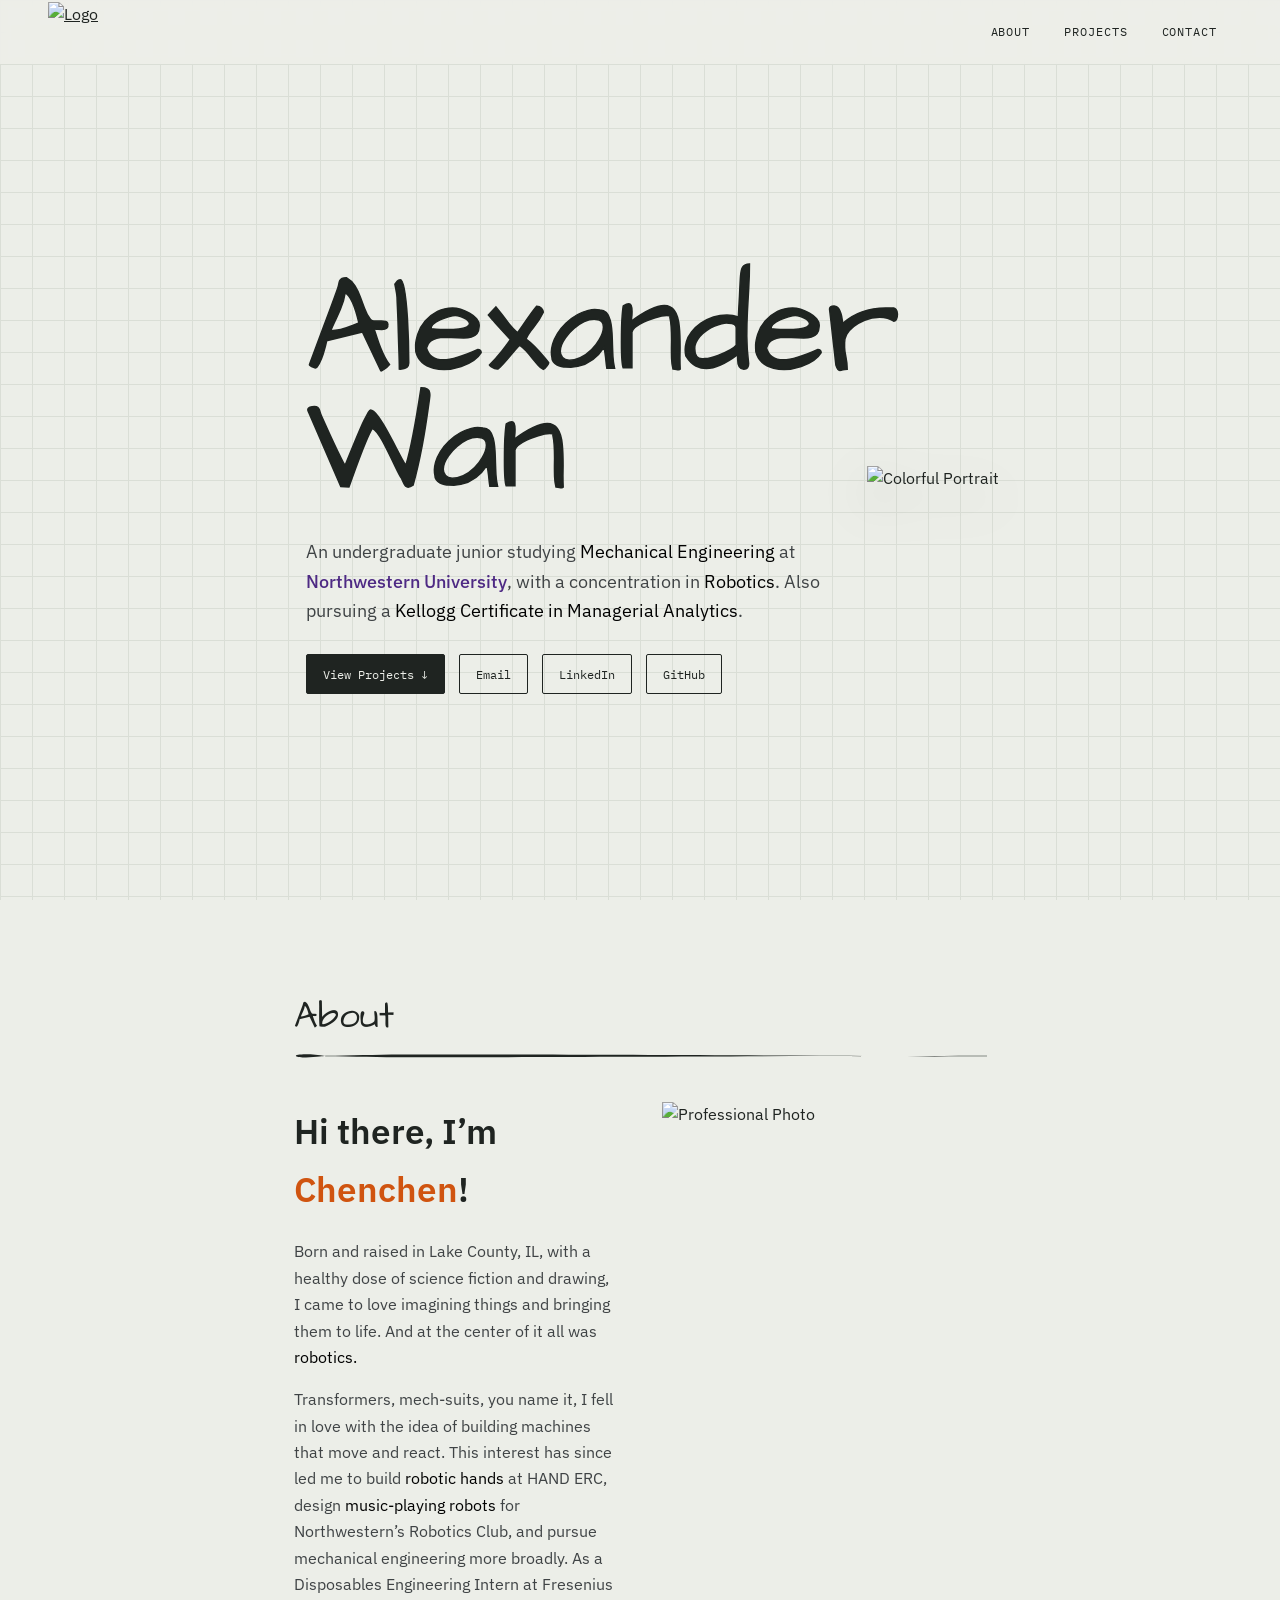
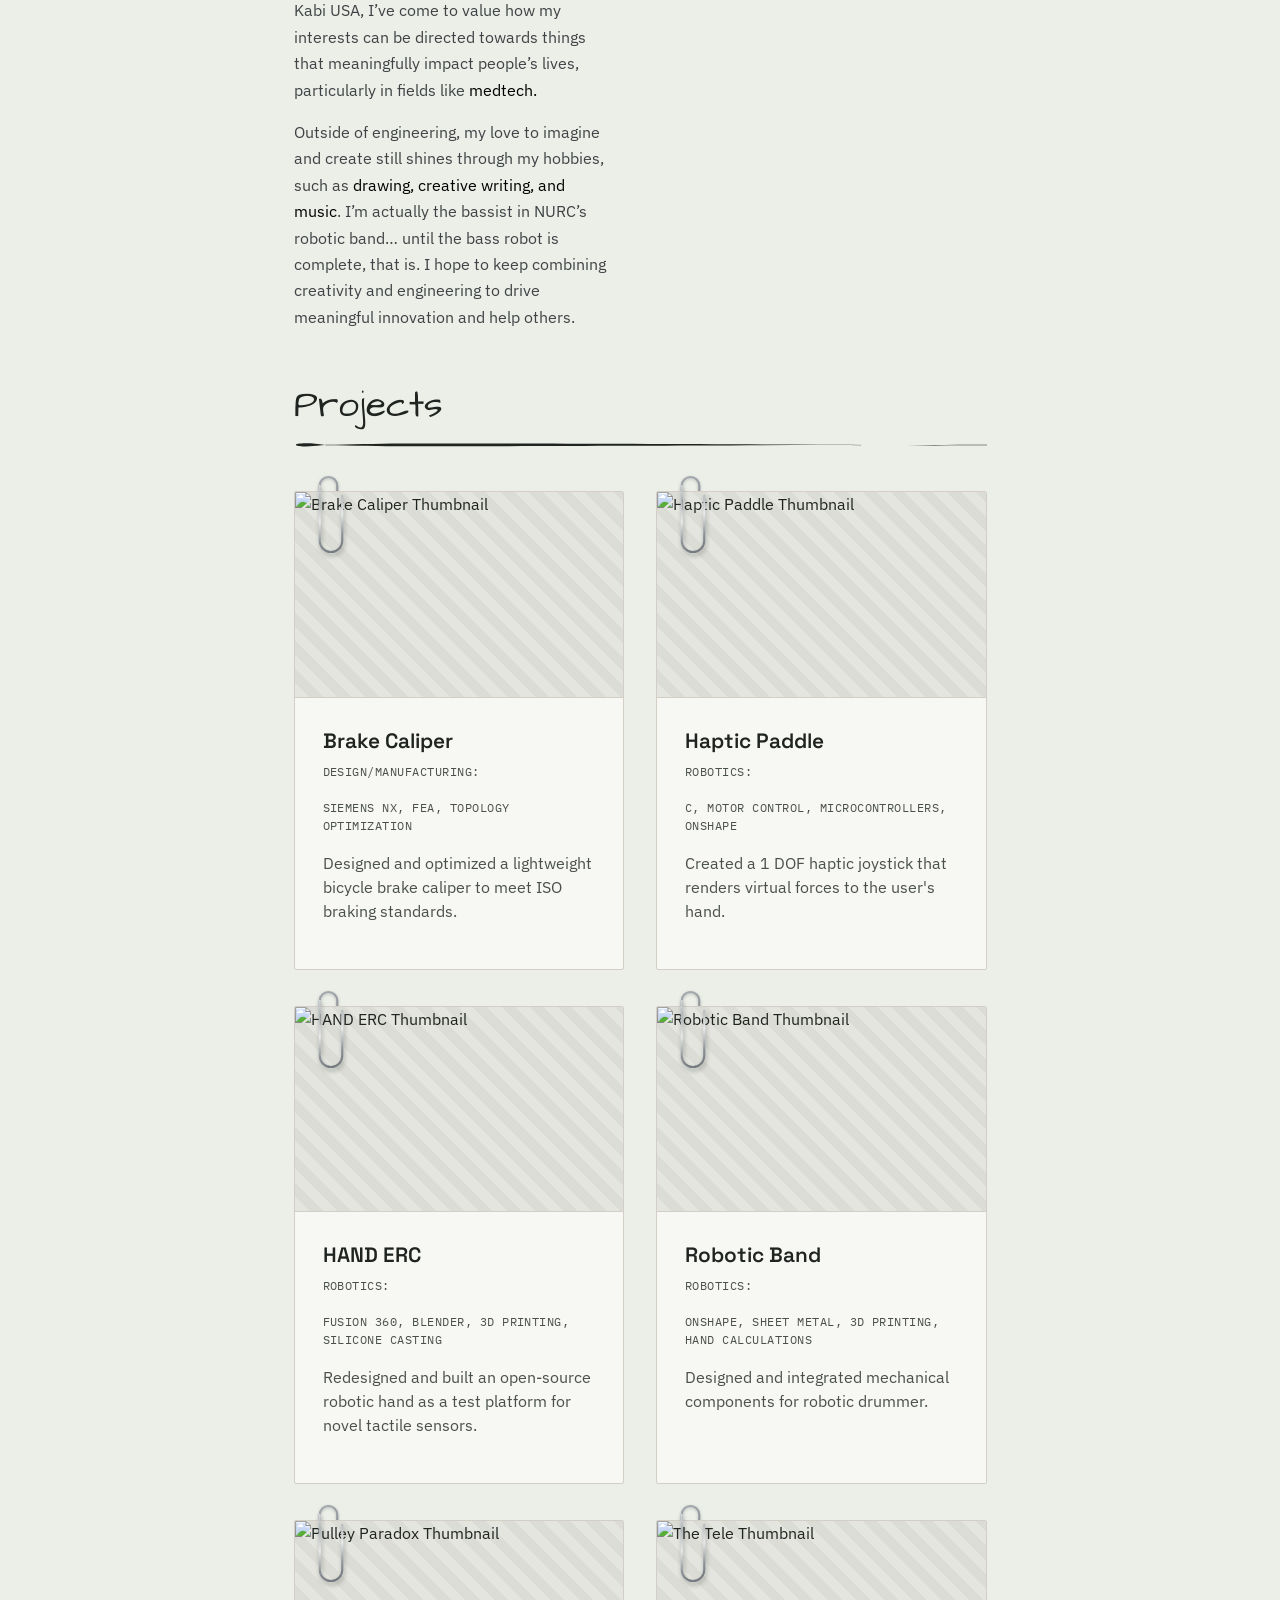
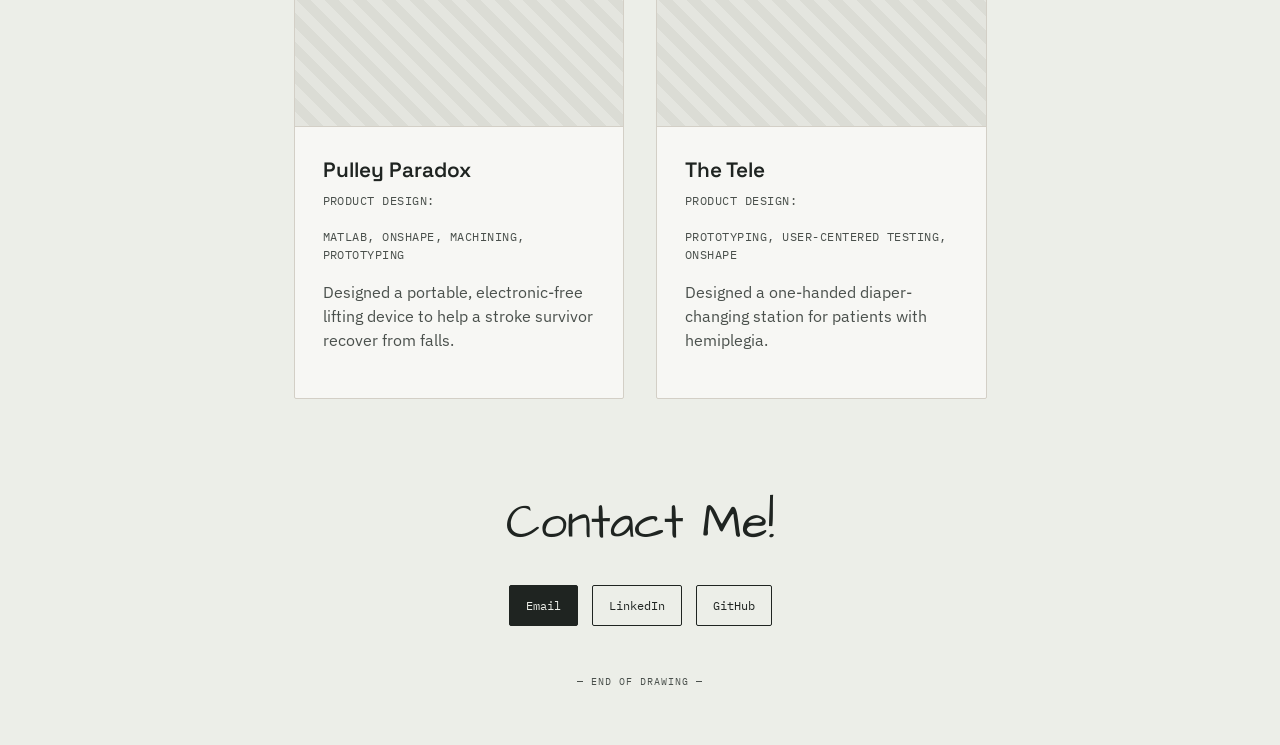
==== commit 3abb7173: "PortfolioV1.1" ====
--- a/index.html
+++ b/index.html
@@ -79,7 +79,7 @@
 <title>Alexander Wan — Mechanical Engineering Portfolio</title>
 <link rel="preconnect" href="https://fonts.googleapis.com">
 <link rel="preconnect" href="https://fonts.gstatic.com" crossorigin>
-<link href="https://fonts.googleapis.com/css2?family=Space+Grotesk:wght@400;500;600;700&family=IBM+Plex+Sans:wght@400;500;600&family=IBM+Plex+Mono:wght@400;500&family=Architects+Daughter&display=swap" rel="stylesheet">
+<link href="https://fonts.googleapis.com/css2?family=Space+Grotesk:wght@600&family=IBM+Plex+Sans:wght@400;500;600&family=IBM+Plex+Mono:wght@400;500&family=Architects+Daughter&display=swap" rel="stylesheet">
 <link rel="stylesheet" href="style.css">
 <style>
   /* Softer, warm-gray borders on the project cards (instead of near-black) */
@@ -165,7 +165,7 @@
     </div>
     <div class="about-photo">
       <!-- <span class="placeholder-txt">REPLACE: professional headshot</span> -->
-      <img src = "images/Portfolio_Headshot.webp" alt = "Professional Photo">
+      <img src="images/Portfolio_Headshot.webp" alt="Professional Photo" loading="lazy" decoding="async">
     </div>
   </div>
 </section>
@@ -219,7 +219,7 @@
   <article class="sheet">
     <a class="sheet-media" href="brake-caliper-project.html">
       <div class="media-inner">
-        <img src="images/BrakeCalipers/Brakes_On_Bike.webp" alt="Brake Caliper Thumbnail" style="object-position:50% 50%;">
+        <img src="images/BrakeCalipers/Brakes_On_Bike.webp" alt="Brake Caliper Thumbnail" loading="lazy" decoding="async" style="object-position:50% 50%;">
       </div>
     </a>
     <div class="sheet-body">
@@ -281,7 +281,7 @@
   <article class="sheet">
     <a class="sheet-media" href="haptic-paddle-project.html">
       <div class="media-inner">
-        <img src="images/HapticPaddle/Haptic_Paddle_Thumbnail.webp" alt="Haptic Paddle Thumbnail" style="object-position:50% 45%;">
+        <img src="images/HapticPaddle/Haptic_Paddle_Thumbnail.webp" alt="Haptic Paddle Thumbnail" loading="lazy" decoding="async" style="object-position:50% 45%;">
       </div>
     </a>
     <div class="sheet-body">
@@ -337,7 +337,7 @@
   <article class="sheet">
     <a class="sheet-media" href="hand-erc-project.html">
       <div class="media-inner">
-        <img src="images/HANDERC/RedesignedNanoHand.webp" alt="HAND ERC Thumbnail" style="object-position:50% 40%;">
+        <img src="images/HANDERC/RedesignedNanoHand.webp" alt="HAND ERC Thumbnail" loading="lazy" decoding="async" style="object-position:50% 40%;">
       </div>
     </a>
     <div class="sheet-body">
@@ -393,7 +393,7 @@
   <article class="sheet">
     <a class="sheet-media" href="robotic-band-project.html">
       <div class="media-inner">
-        <img src="images/RoboticBand/drum-robot.webp" alt="Robotic Band Thumbnail" style="object-position:50% 35%;">
+        <img src="images/RoboticBand/drum-robot.webp" alt="Robotic Band Thumbnail" loading="lazy" decoding="async" style="object-position:50% 35%;">
       </div>
     </a>
     <div class="sheet-body">
@@ -448,7 +448,7 @@
   <article class="sheet">
     <a class="sheet-media" href="pulley-paradox-project.html">
       <div class="media-inner">
-        <img src="images/DTC2/PulleyParadox.webp" alt="Pulley Paradox Thumbnail" style="object-position:50% 55%;">
+        <img src="images/DTC2/PulleyParadox.webp" alt="Pulley Paradox Thumbnail" loading="lazy" decoding="async" style="object-position:50% 55%;">
       </div>
     </a>
     <div class="sheet-body">
@@ -503,7 +503,7 @@
   <article class="sheet">
     <a class="sheet-media" href="dtc-project.html">
       <div class="media-inner">
-        <img src = "images/DTC1/The_Tele.webp" alt = "The Tele Thumbnail">
+        <img src="images/DTC1/The_Tele.webp" alt="The Tele Thumbnail" loading="lazy" decoding="async">
       </div>
     </a>
     <div class="sheet-body">
--- a/style.css
+++ b/style.css
@@ -696,10 +696,7 @@
   html.intro-pending .hero-photo img { opacity: 0; }
   .portrait-draw { overflow: visible; }
 
-  /* ---------- FONT LOAD GUARD (project pages) ----------
-     Pages add "fonts-loading" to <html> in <head> until web fonts are ready. */
   body { transition: opacity 0.35s ease; }
-  html.fonts-loading body,
   html.hash-pending body { opacity: 0; }
 
   /* ---------- FLOATING EXIT BUTTON (project pages) ----------
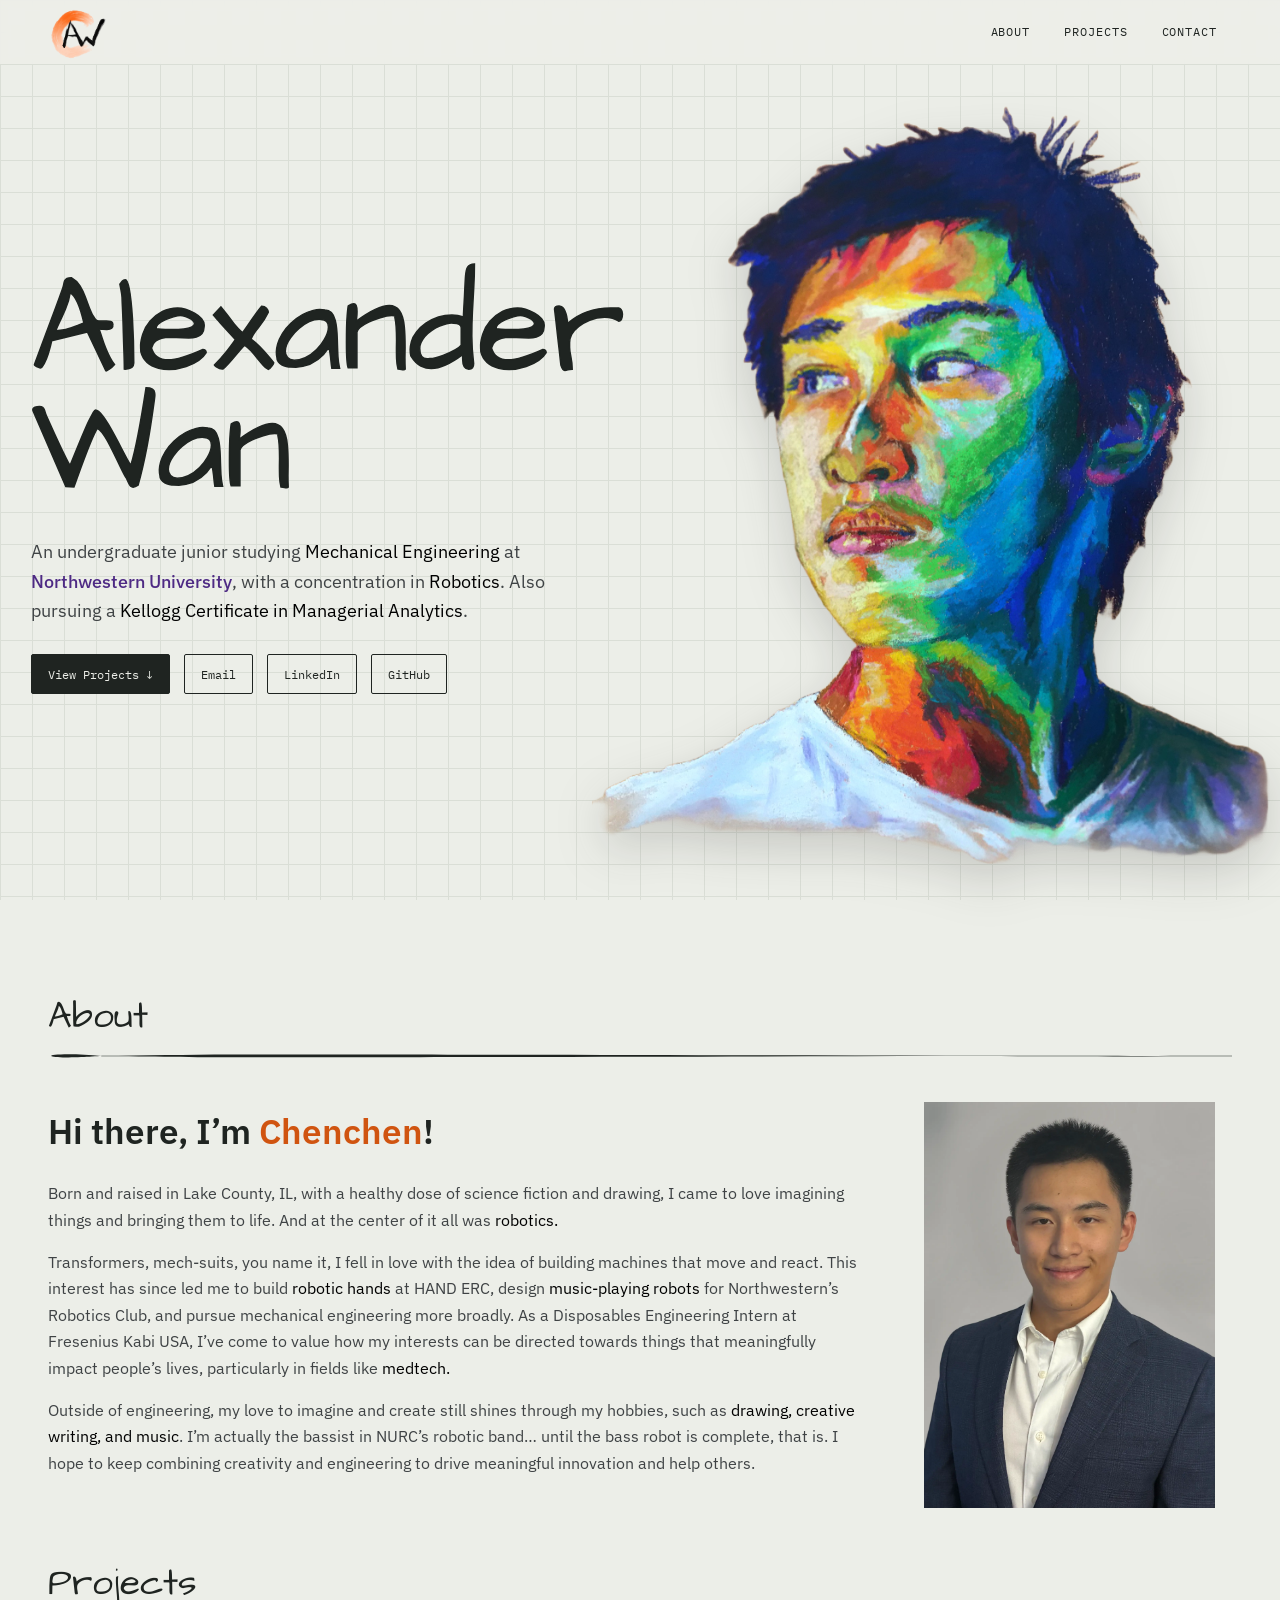
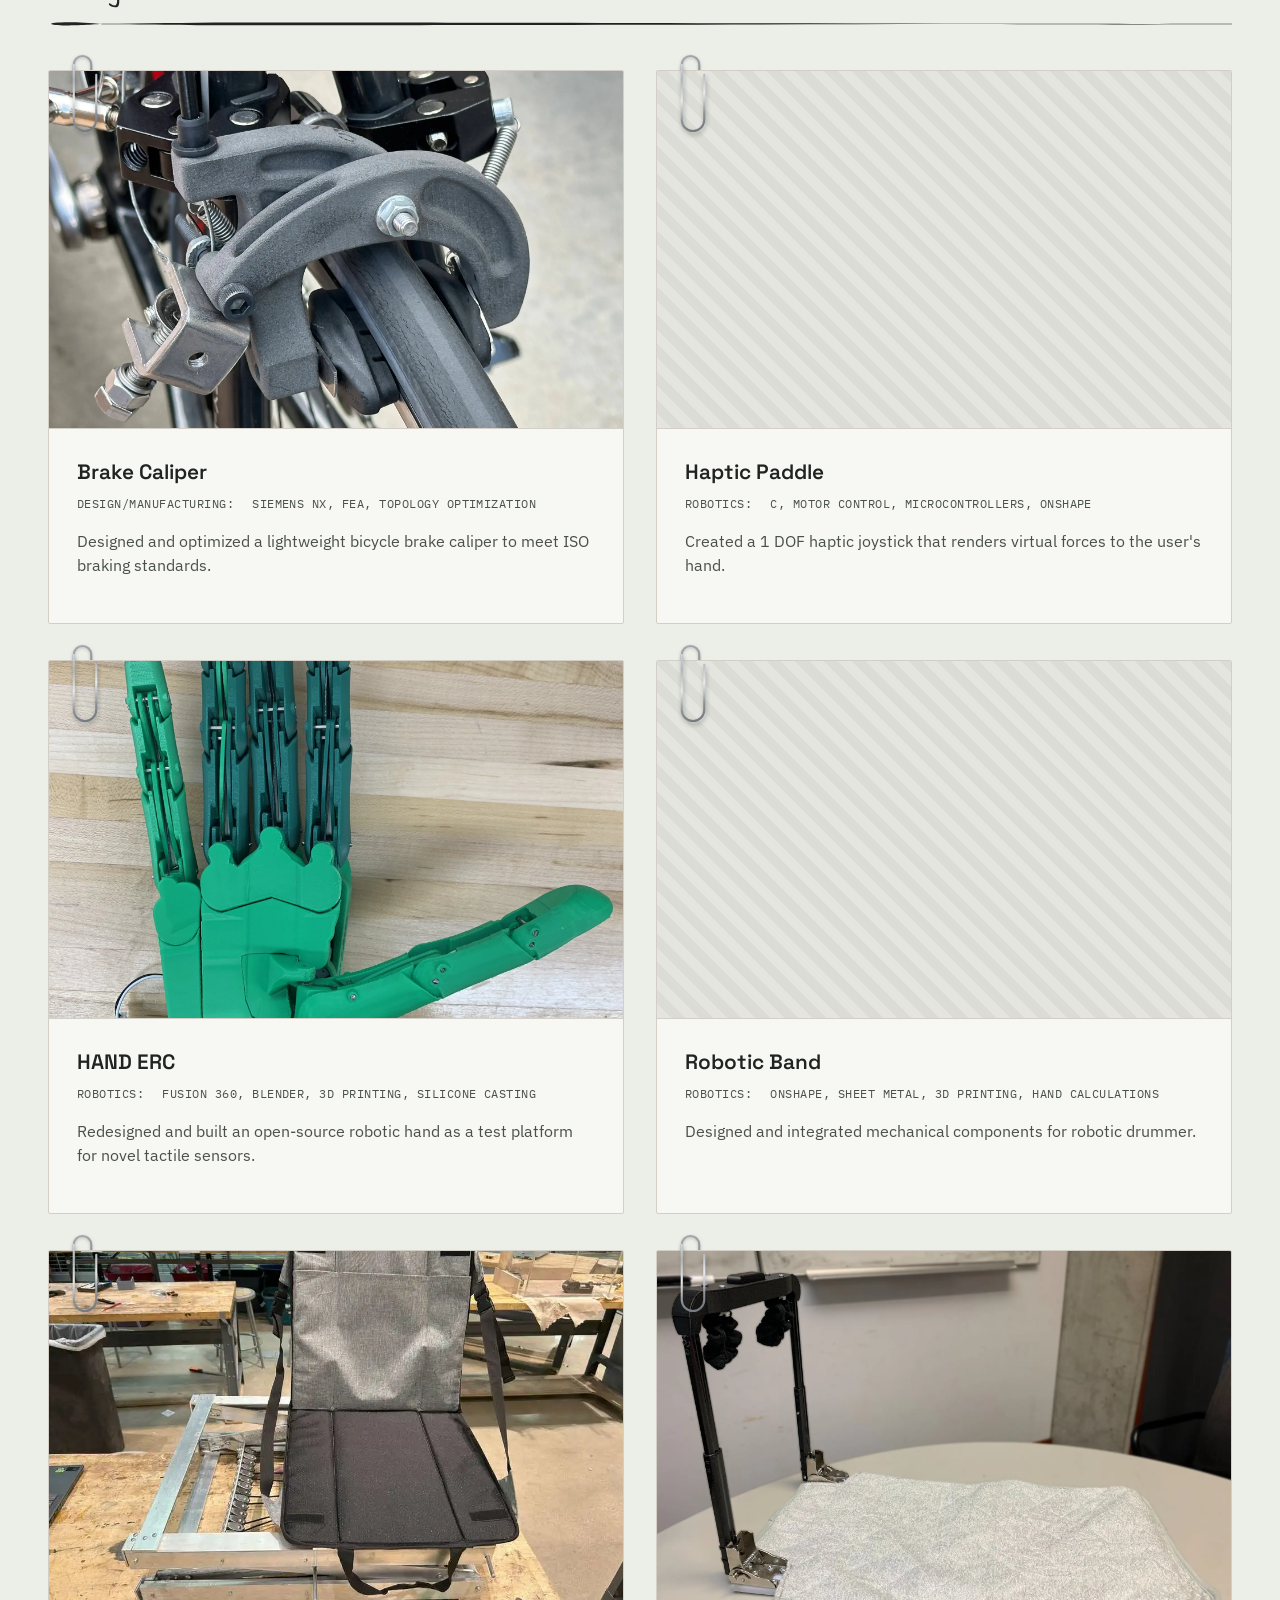
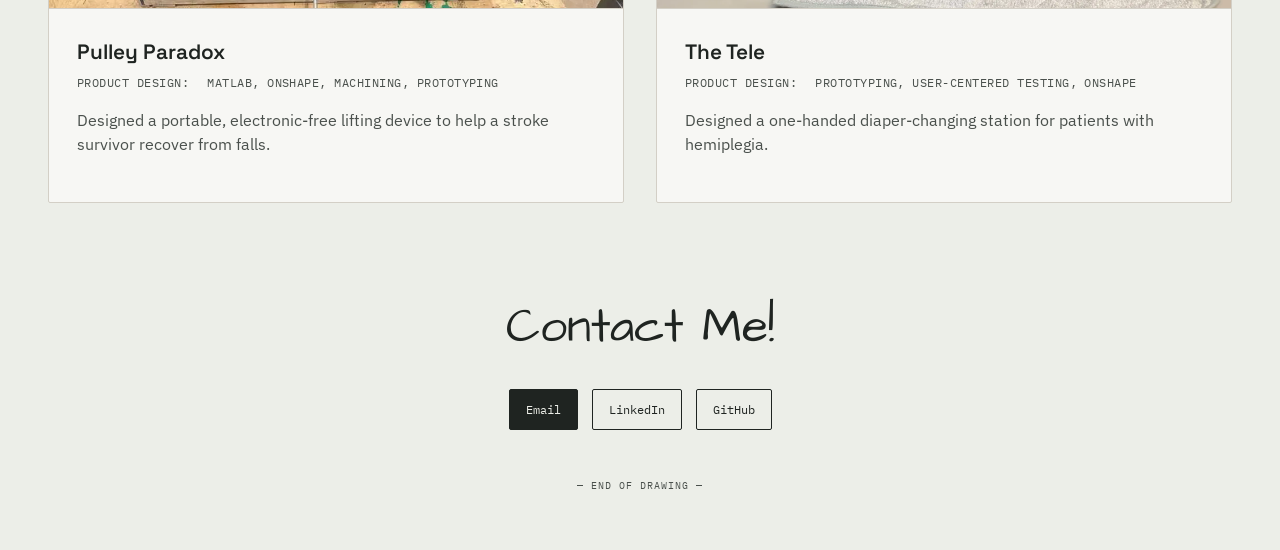
==== commit c9d5c1e4: "Image Path Correction" ====
--- a/index.html
+++ b/index.html
@@ -105,7 +105,7 @@
 <header class="hero-anim" style="--y:0px;">
   <nav class="wrap">
     <a href="#top" class="nav-mark">
-      <img src="images/Logo-NoBackground.webp" alt="Logo">
+      <img src="Images/Logo-NoBackground.webp" alt="Logo">
     </a>
 
     <div class="nav-tabs">
@@ -136,7 +136,7 @@
     </div>
 
     <div class="hero-photo">
-      <img src = "images/ColorfulPortraitNoBackground.png" alt = "Colorful Portrait">
+      <img src = "Images/ColorfulPortraitNoBackground.png" alt = "Colorful Portrait">
     </div>
   </div>
 
@@ -165,7 +165,7 @@
     </div>
     <div class="about-photo">
       <!-- <span class="placeholder-txt">REPLACE: professional headshot</span> -->
-      <img src="images/Portfolio_Headshot.webp" alt="Professional Photo" loading="lazy" decoding="async">
+      <img src="Images/Portfolio_Headshot.webp" alt="Professional Photo" loading="lazy" decoding="async">
     </div>
   </div>
 </section>
@@ -219,7 +219,7 @@
   <article class="sheet">
     <a class="sheet-media" href="brake-caliper-project.html">
       <div class="media-inner">
-        <img src="images/BrakeCalipers/Brakes_On_Bike.webp" alt="Brake Caliper Thumbnail" loading="lazy" decoding="async" style="object-position:50% 50%;">
+        <img src="Images/BrakeCalipers/Brakes_On_Bike.webp" alt="Brake Caliper Thumbnail" loading="lazy" decoding="async" style="object-position:50% 50%;">
       </div>
     </a>
     <div class="sheet-body">
@@ -281,7 +281,7 @@
   <article class="sheet">
     <a class="sheet-media" href="haptic-paddle-project.html">
       <div class="media-inner">
-        <img src="images/HapticPaddle/Haptic_Paddle_Thumbnail.webp" alt="Haptic Paddle Thumbnail" loading="lazy" decoding="async" style="object-position:50% 45%;">
+        <img src="Images/HapticPaddle/Haptic_Paddle_Thumbnail.webp" alt="Haptic Paddle Thumbnail" loading="lazy" decoding="async" style="object-position:50% 45%;">
       </div>
     </a>
     <div class="sheet-body">
@@ -337,7 +337,7 @@
   <article class="sheet">
     <a class="sheet-media" href="hand-erc-project.html">
       <div class="media-inner">
-        <img src="images/HANDERC/RedesignedNanoHand.webp" alt="HAND ERC Thumbnail" loading="lazy" decoding="async" style="object-position:50% 40%;">
+        <img src="Images/HANDERC/RedesignedNanoHand.webp" alt="HAND ERC Thumbnail" loading="lazy" decoding="async" style="object-position:50% 40%;">
       </div>
     </a>
     <div class="sheet-body">
@@ -393,7 +393,7 @@
   <article class="sheet">
     <a class="sheet-media" href="robotic-band-project.html">
       <div class="media-inner">
-        <img src="images/RoboticBand/drum-robot.webp" alt="Robotic Band Thumbnail" loading="lazy" decoding="async" style="object-position:50% 35%;">
+        <img src="Images/RoboticBand/drum-robot.webp" alt="Robotic Band Thumbnail" loading="lazy" decoding="async" style="object-position:50% 35%;">
       </div>
     </a>
     <div class="sheet-body">
@@ -448,7 +448,7 @@
   <article class="sheet">
     <a class="sheet-media" href="pulley-paradox-project.html">
       <div class="media-inner">
-        <img src="images/DTC2/PulleyParadox.webp" alt="Pulley Paradox Thumbnail" loading="lazy" decoding="async" style="object-position:50% 55%;">
+        <img src="Images/DTC2/PulleyParadox.webp" alt="Pulley Paradox Thumbnail" loading="lazy" decoding="async" style="object-position:50% 55%;">
       </div>
     </a>
     <div class="sheet-body">
@@ -503,7 +503,7 @@
   <article class="sheet">
     <a class="sheet-media" href="dtc-project.html">
       <div class="media-inner">
-        <img src="images/DTC1/The_Tele.webp" alt="The Tele Thumbnail" loading="lazy" decoding="async">
+        <img src="Images/DTC1/The_Tele.webp" alt="The Tele Thumbnail" loading="lazy" decoding="async">
       </div>
     </a>
     <div class="sheet-body">
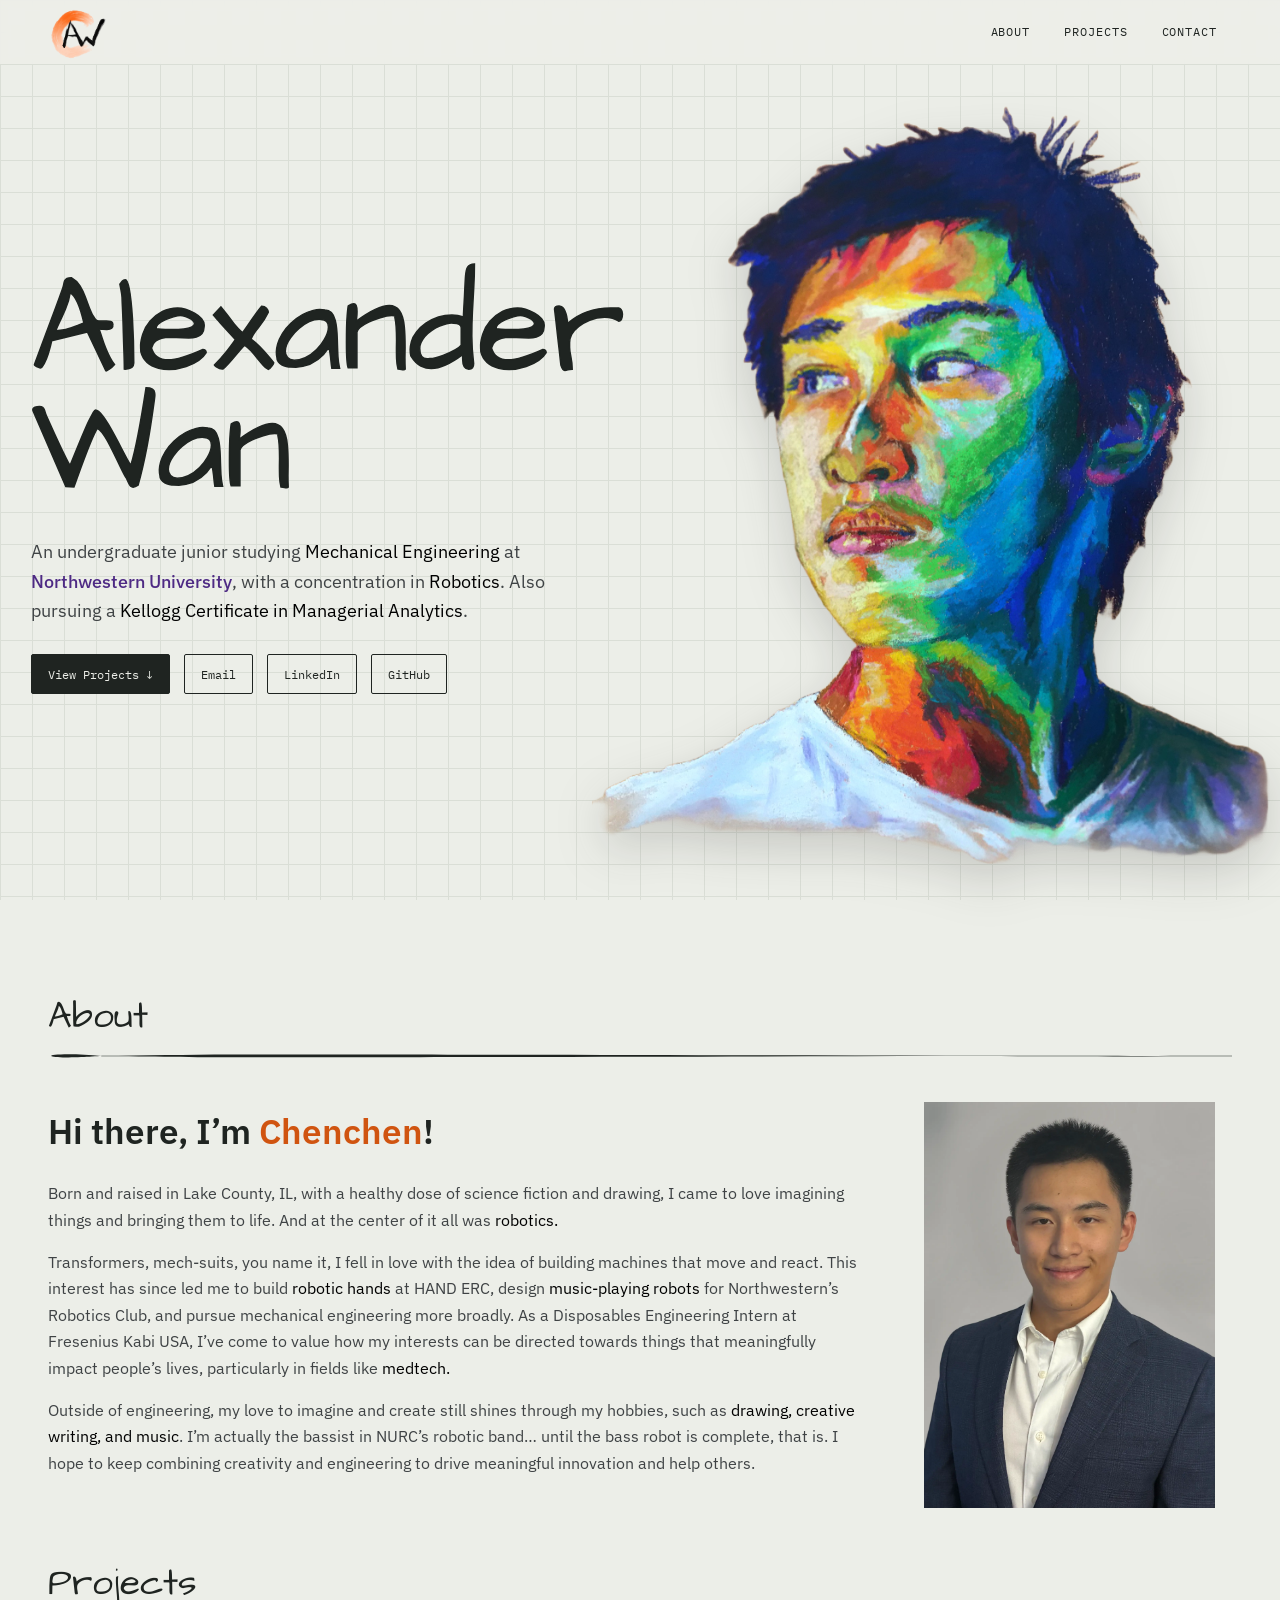
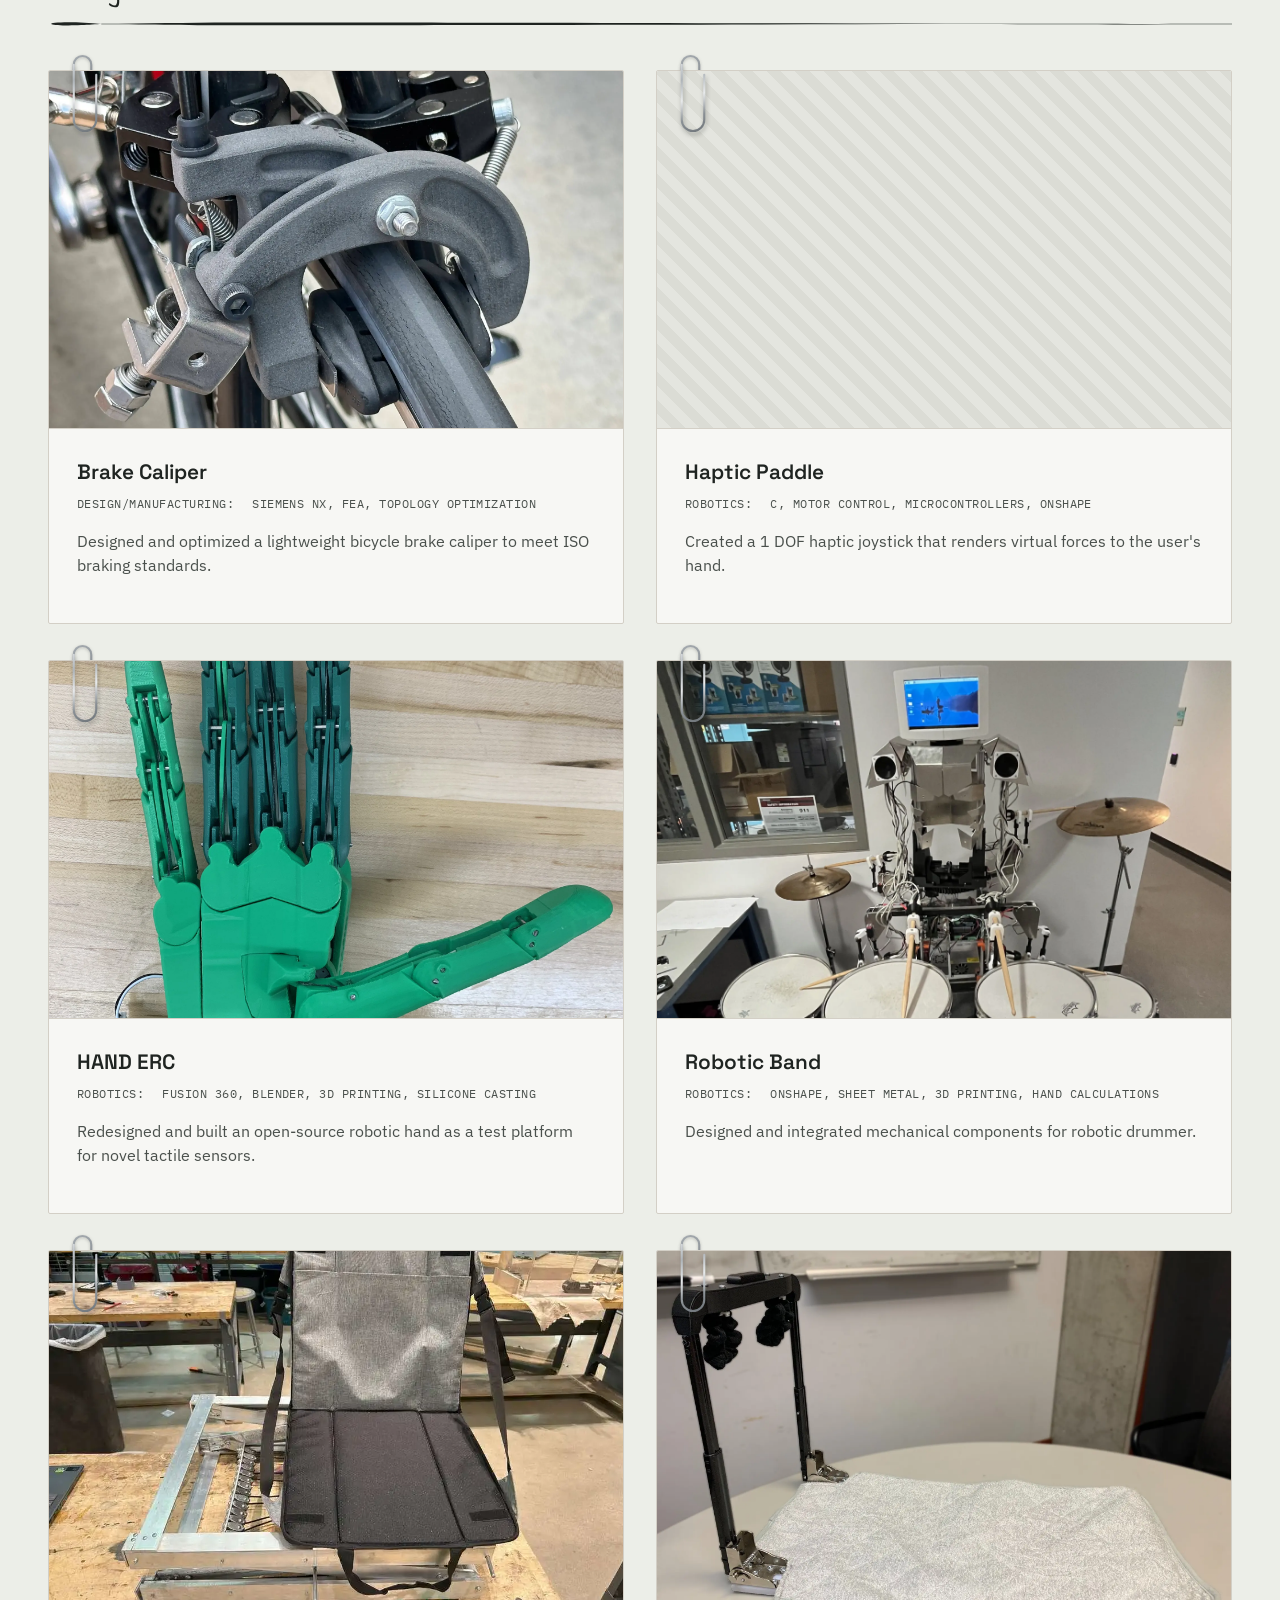
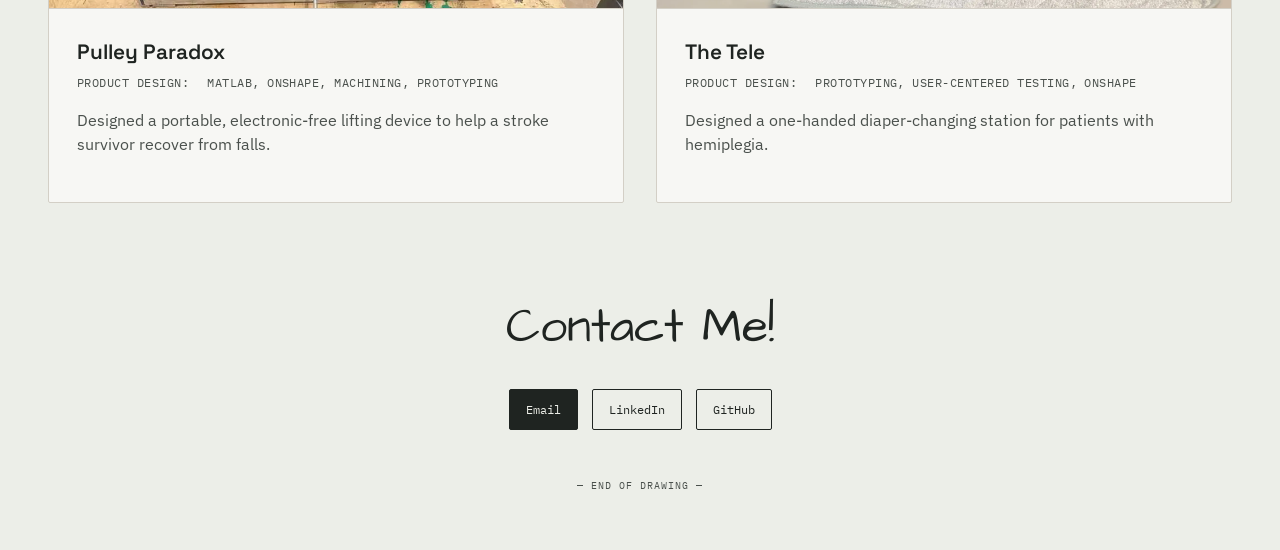
==== commit 811a866b: "Update index.html" ====
--- a/index.html
+++ b/index.html
@@ -20,7 +20,7 @@
       try { var v = sessionStorage.getItem(KEY); if (v !== null) saved = parseFloat(v); } catch (e) {}
       if (saved !== null && isNaN(saved)) saved = null;
     }
-    var restoring = saved !== null && saved > 0;
+    var restoring = saved !== null;
 
     // We handle scroll restoration ourselves so the browser doesn't fight us.
     if ('scrollRestoration' in history) history.scrollRestoration = 'manual';
